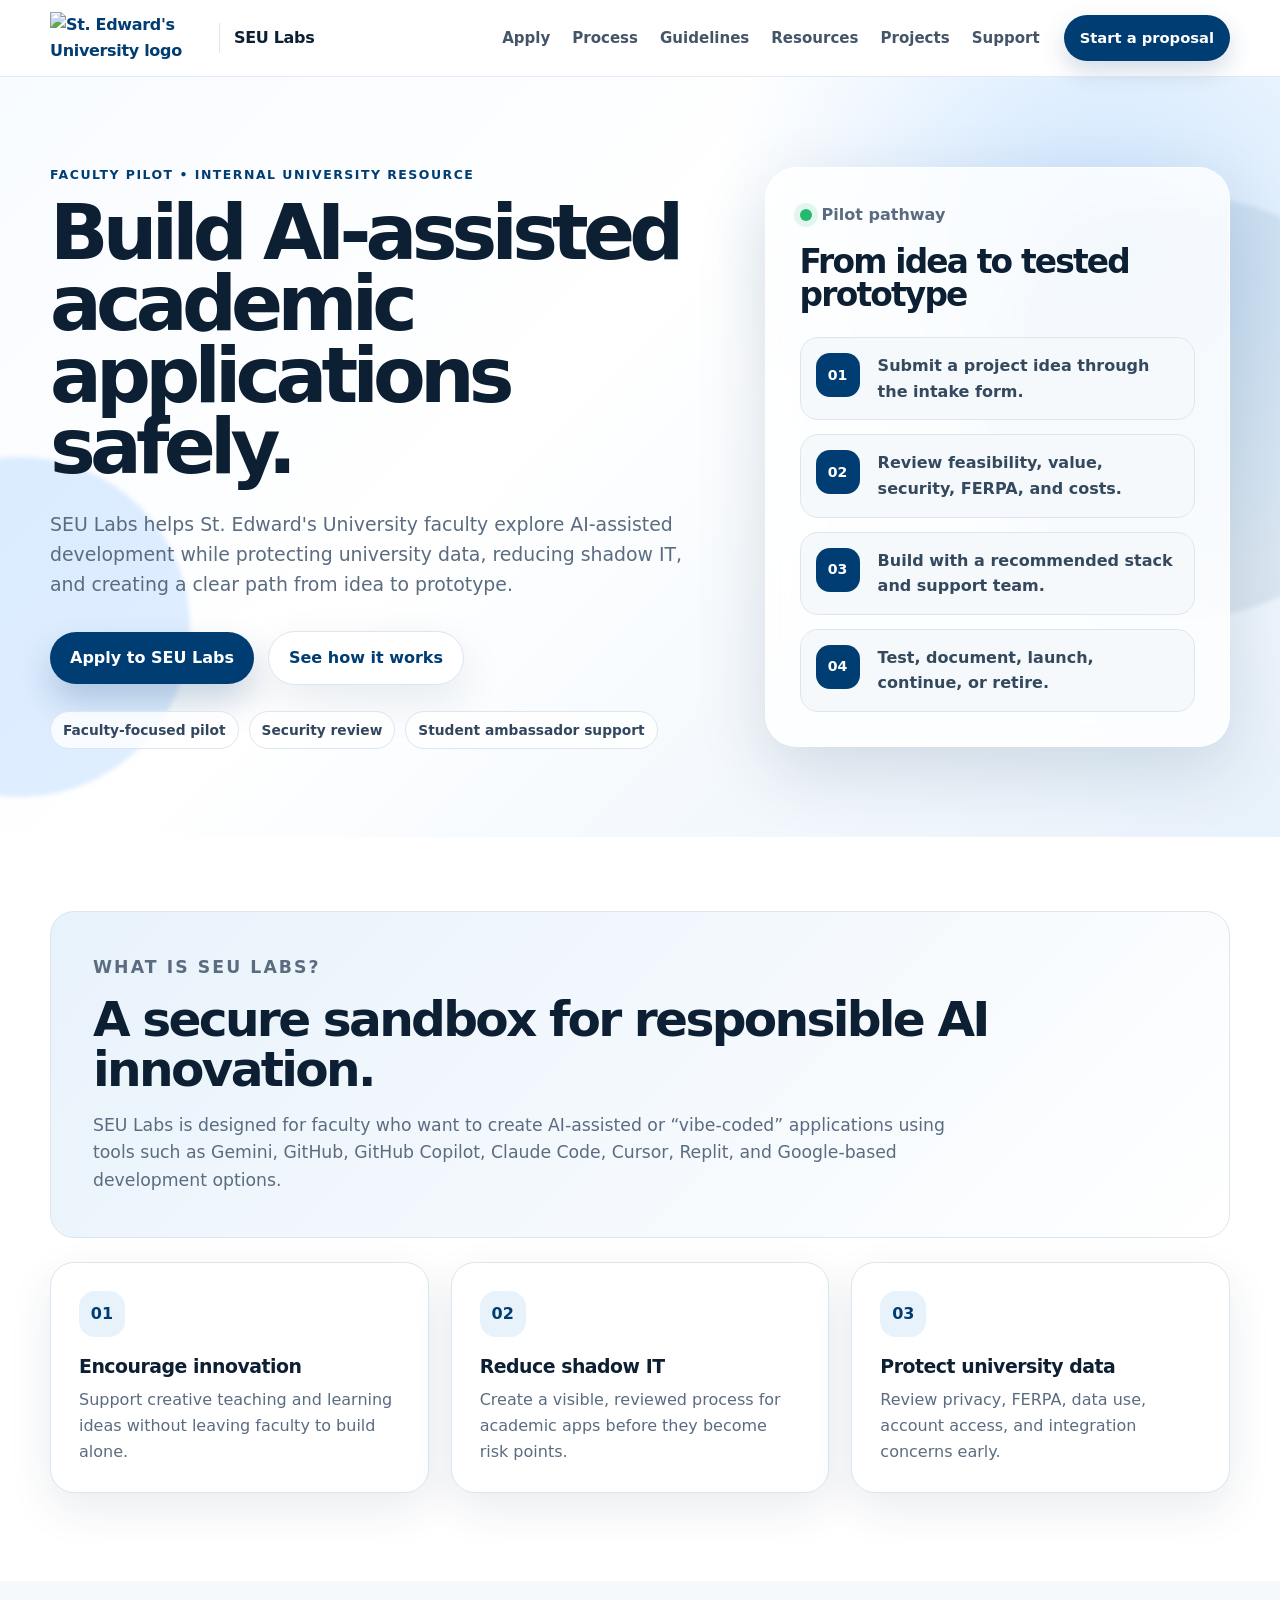
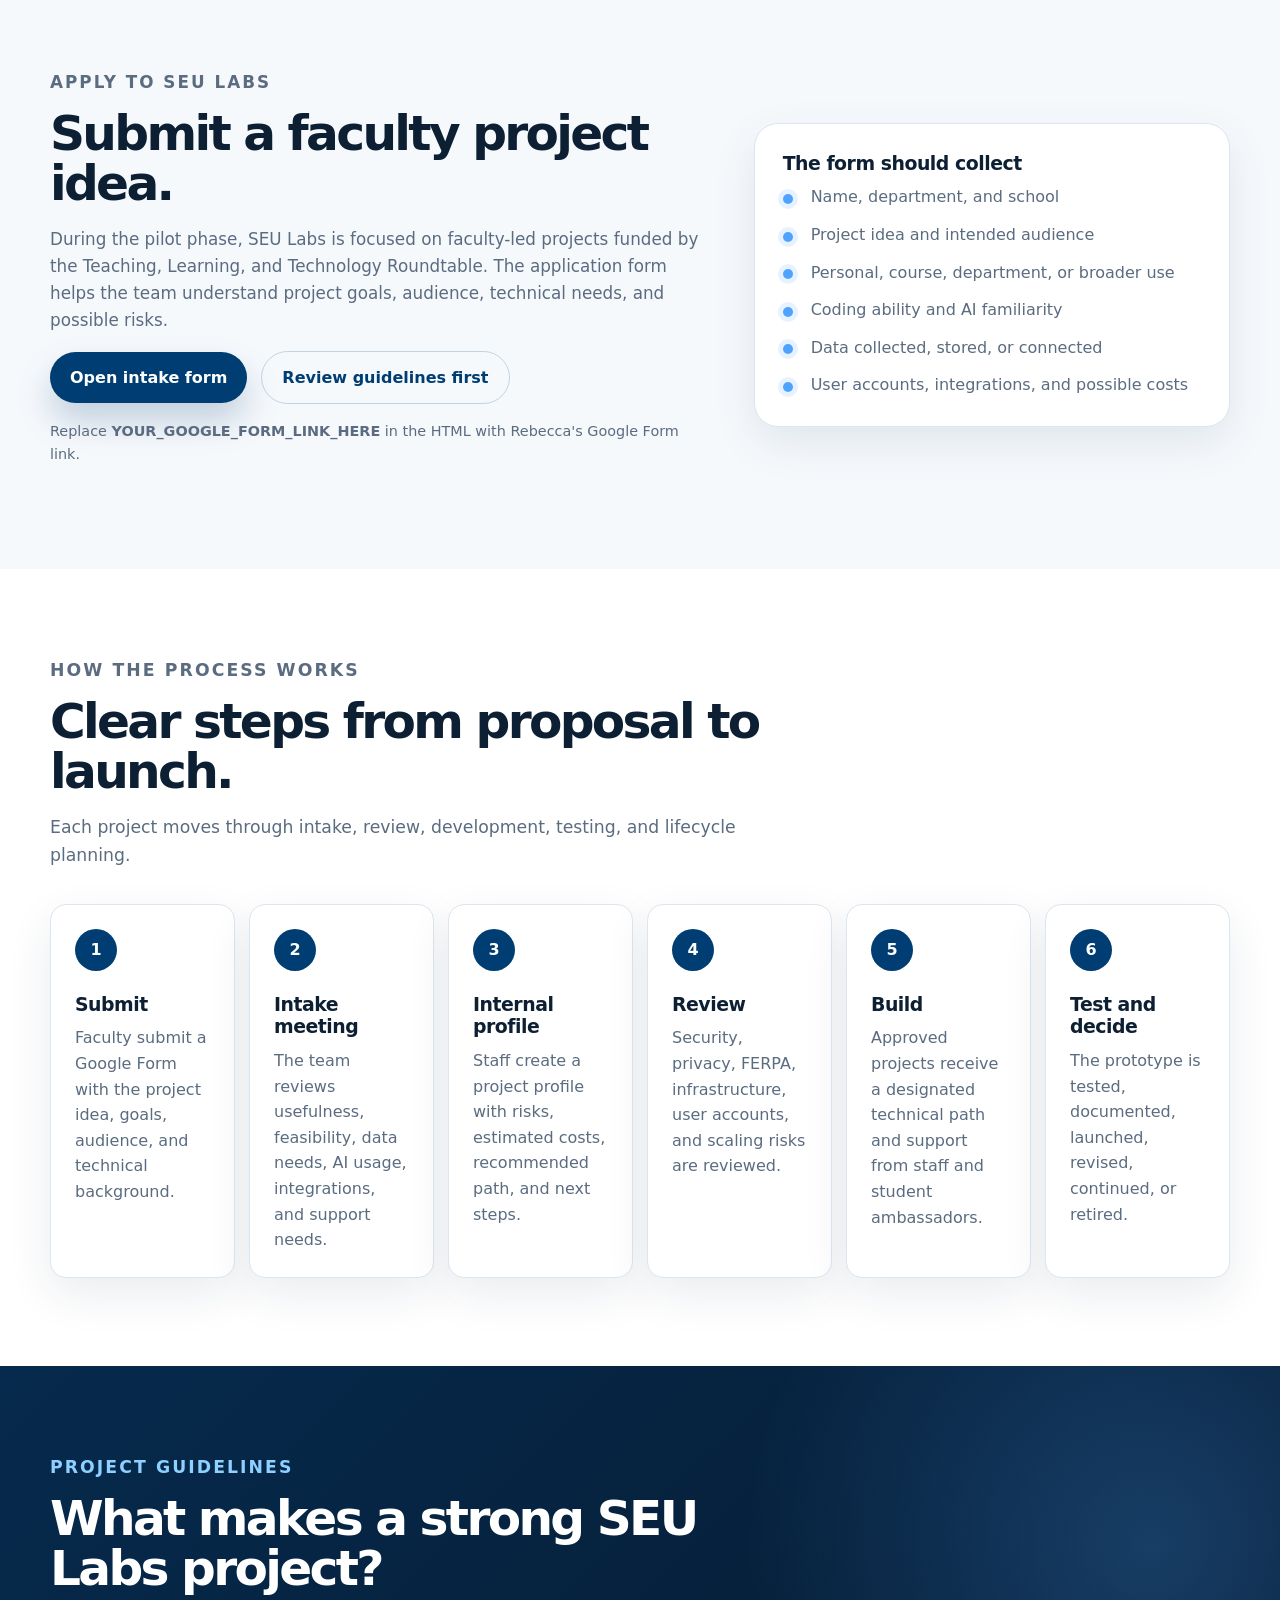
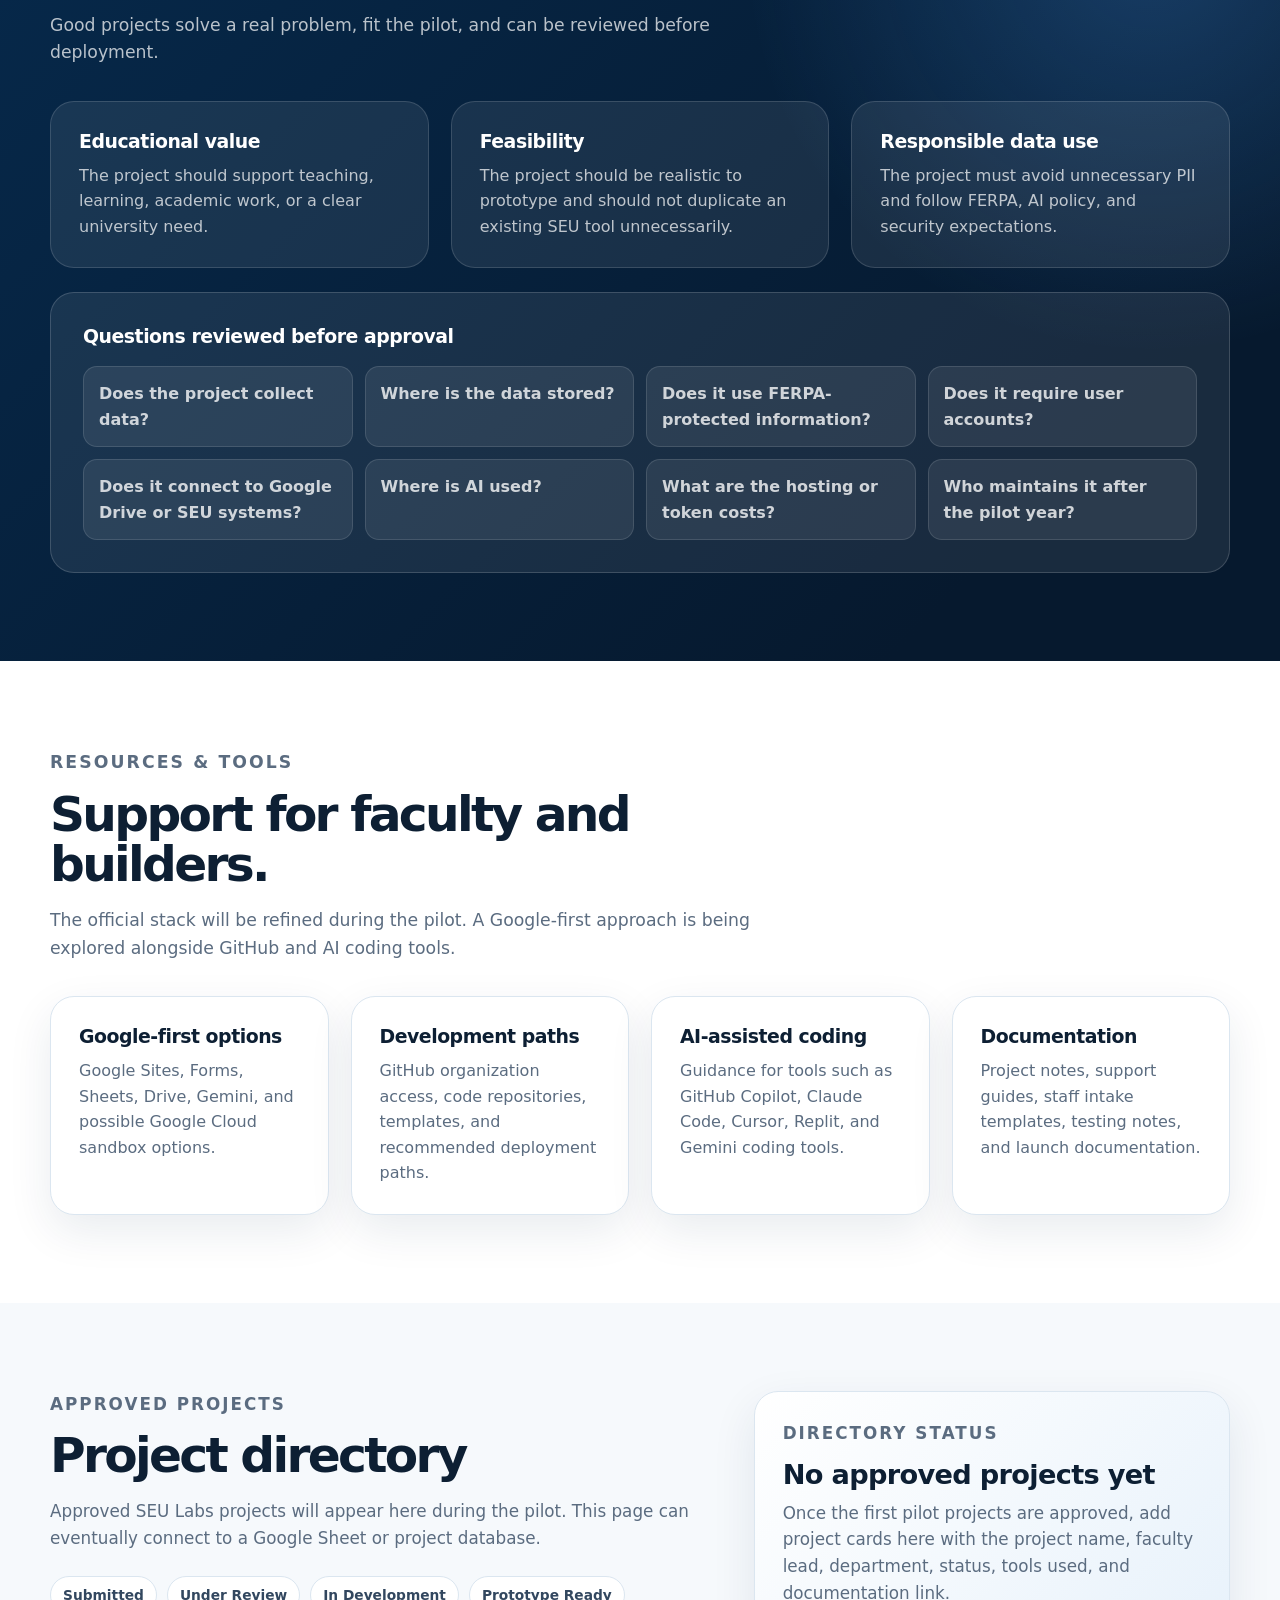
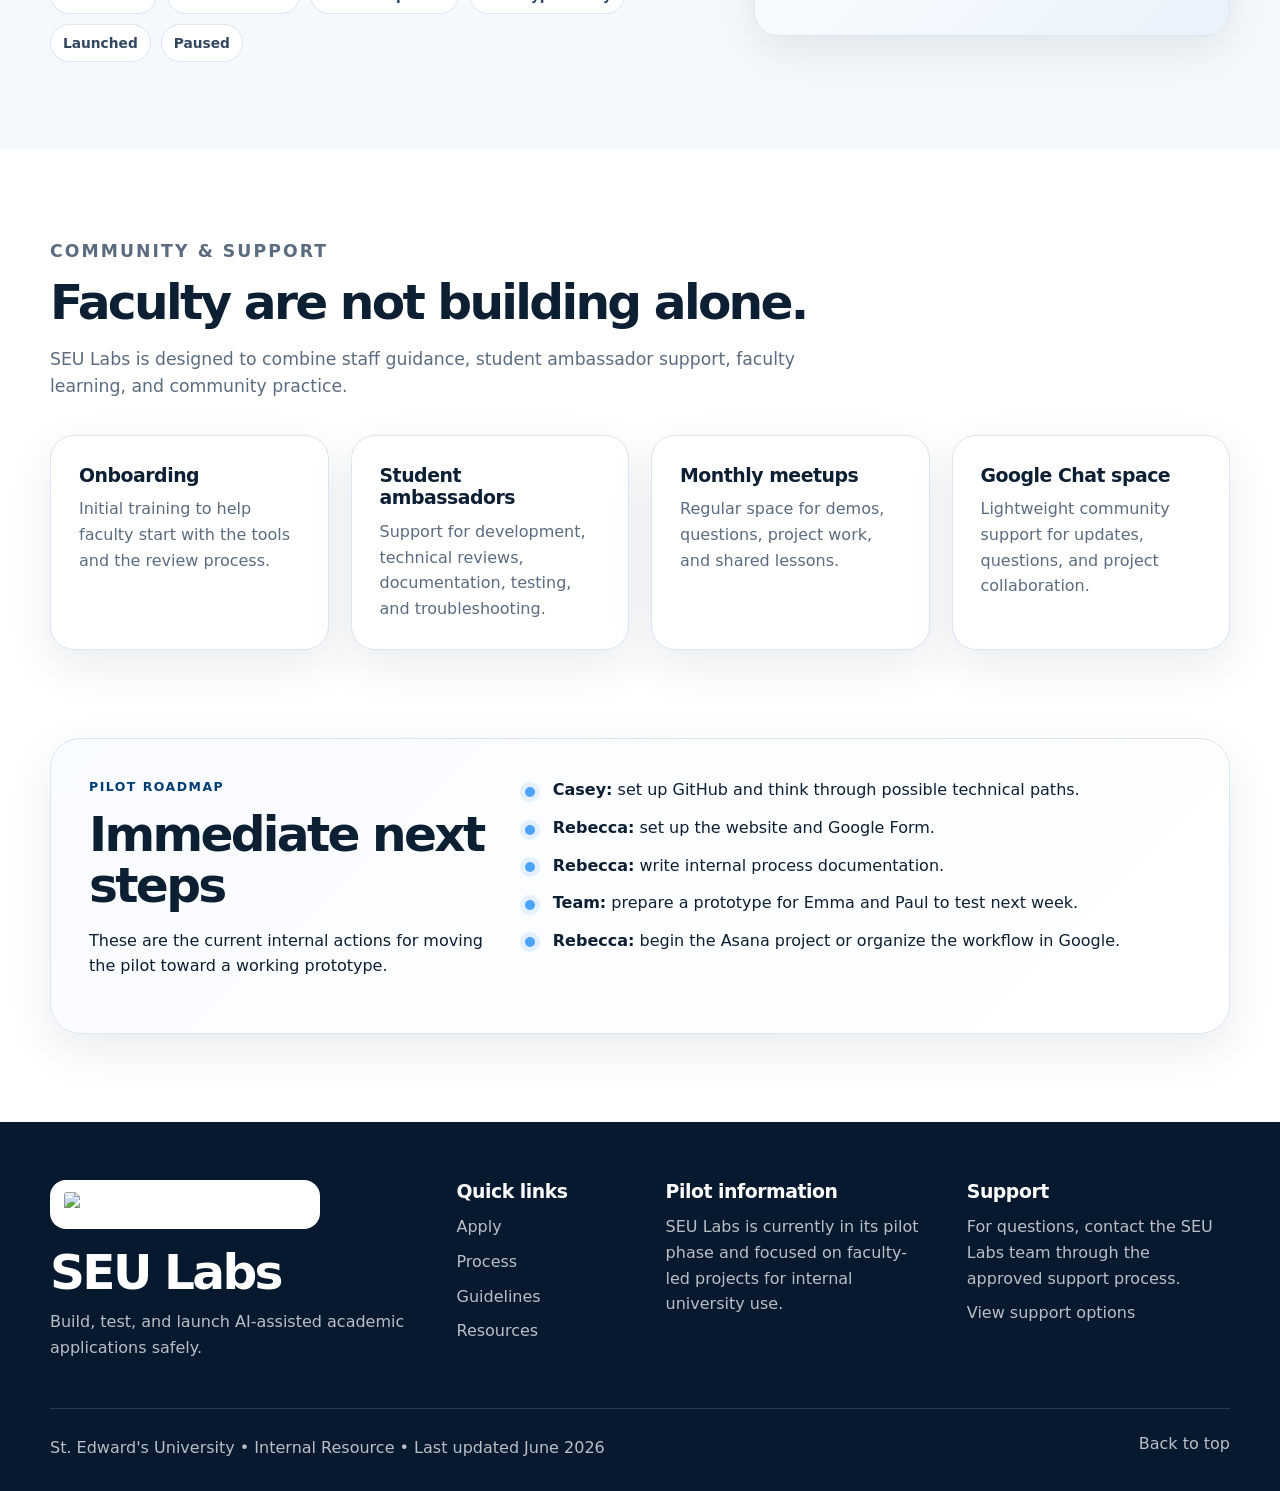
==== index.html @ 4dfbb02c "Add files via upload" ====
<!DOCTYPE html>
<html lang="en">
<head>
  <meta charset="UTF-8" />
  <meta name="viewport" content="width=device-width, initial-scale=1.0" />
  <meta name="description" content="SEU Labs is a faculty pilot for building, testing, and launching AI-assisted academic applications safely at St. Edward's University." />
  <title>SEU Labs | St. Edward's University</title>
  <link rel="stylesheet" href="styles.css" />
</head>
<body>
  <a class="skip-link" href="#main">Skip to content</a>

  <header class="site-header" id="top">
    <div class="container nav-wrap">
      <a class="brand" href="#top" aria-label="SEU Labs home">
        <img src="assets/stedwards-logo.png" alt="St. Edward's University logo" />
        <span>SEU Labs</span>
      </a>

      <button class="nav-toggle" type="button" aria-label="Open navigation" aria-expanded="false">
        <span></span>
        <span></span>
        <span></span>
      </button>

      <nav class="main-nav" aria-label="Primary navigation">
        <a href="#apply">Apply</a>
        <a href="#process">Process</a>
        <a href="#guidelines">Guidelines</a>
        <a href="#resources">Resources</a>
        <a href="#projects">Projects</a>
        <a href="#support">Support</a>
      </nav>

      <a class="nav-cta" href="#apply">Start a proposal</a>
    </div>
  </header>

  <main id="main">
    <section class="hero section-pad">
      <div class="hero-bg"></div>
      <div class="container hero-grid">
        <div class="hero-copy">
          <p class="eyebrow">Faculty Pilot • Internal University Resource</p>
          <h1>Build AI-assisted academic applications safely.</h1>
          <p class="hero-text">
            SEU Labs helps St. Edward's University faculty explore AI-assisted development while protecting university data, reducing shadow IT, and creating a clear path from idea to prototype.
          </p>
          <div class="hero-actions">
            <a class="btn btn-primary" href="#apply">Apply to SEU Labs</a>
            <a class="btn btn-secondary" href="#process">See how it works</a>
          </div>
          <div class="hero-notes" aria-label="Pilot highlights">
            <span>Faculty-focused pilot</span>
            <span>Security review</span>
            <span>Student ambassador support</span>
          </div>
        </div>

        <div class="hero-panel" aria-label="SEU Labs overview card">
          <div class="panel-header">
            <span class="status-dot"></span>
            <p>Pilot pathway</p>
          </div>
          <h2>From idea to tested prototype</h2>
          <div class="path-list">
            <div>
              <strong>01</strong>
              <span>Submit a project idea through the intake form.</span>
            </div>
            <div>
              <strong>02</strong>
              <span>Review feasibility, value, security, FERPA, and costs.</span>
            </div>
            <div>
              <strong>03</strong>
              <span>Build with a recommended stack and support team.</span>
            </div>
            <div>
              <strong>04</strong>
              <span>Test, document, launch, continue, or retire.</span>
            </div>
          </div>
        </div>
      </div>
    </section>

    <section class="section-pad compact">
      <div class="container">
        <div class="intro-card">
          <p class="eyebrow">What is SEU Labs?</p>
          <h2>A secure sandbox for responsible AI innovation.</h2>
          <p>
            SEU Labs is designed for faculty who want to create AI-assisted or “vibe-coded” applications using tools such as Gemini, GitHub, GitHub Copilot, Claude Code, Cursor, Replit, and Google-based development options.
          </p>
        </div>

        <div class="feature-grid three">
          <article class="feature-card">
            <div class="icon-box">01</div>
            <h3>Encourage innovation</h3>
            <p>Support creative teaching and learning ideas without leaving faculty to build alone.</p>
          </article>
          <article class="feature-card">
            <div class="icon-box">02</div>
            <h3>Reduce shadow IT</h3>
            <p>Create a visible, reviewed process for academic apps before they become risk points.</p>
          </article>
          <article class="feature-card">
            <div class="icon-box">03</div>
            <h3>Protect university data</h3>
            <p>Review privacy, FERPA, data use, account access, and integration concerns early.</p>
          </article>
        </div>
      </div>
    </section>

    <section class="section-pad section-muted" id="apply">
      <div class="container split-grid">
        <div>
          <p class="eyebrow">Apply to SEU Labs</p>
          <h2>Submit a faculty project idea.</h2>
          <p>
            During the pilot phase, SEU Labs is focused on faculty-led projects funded by the Teaching, Learning, and Technology Roundtable. The application form helps the team understand project goals, audience, technical needs, and possible risks.
          </p>
          <div class="button-row">
            <a class="btn btn-primary" href="YOUR_GOOGLE_FORM_LINK_HERE" target="_blank" rel="noopener">Open intake form</a>
            <a class="btn btn-ghost" href="#guidelines">Review guidelines first</a>
          </div>
          <p class="small-note">Replace <strong>YOUR_GOOGLE_FORM_LINK_HERE</strong> in the HTML with Rebecca's Google Form link.</p>
        </div>

        <div class="check-card">
          <h3>The form should collect</h3>
          <ul class="clean-list">
            <li>Name, department, and school</li>
            <li>Project idea and intended audience</li>
            <li>Personal, course, department, or broader use</li>
            <li>Coding ability and AI familiarity</li>
            <li>Data collected, stored, or connected</li>
            <li>User accounts, integrations, and possible costs</li>
          </ul>
        </div>
      </div>
    </section>

    <section class="section-pad" id="process">
      <div class="container">
        <div class="section-heading">
          <p class="eyebrow">How the process works</p>
          <h2>Clear steps from proposal to launch.</h2>
          <p>Each project moves through intake, review, development, testing, and lifecycle planning.</p>
        </div>

        <div class="timeline">
          <article>
            <span>1</span>
            <h3>Submit</h3>
            <p>Faculty submit a Google Form with the project idea, goals, audience, and technical background.</p>
          </article>
          <article>
            <span>2</span>
            <h3>Intake meeting</h3>
            <p>The team reviews usefulness, feasibility, data needs, AI usage, integrations, and support needs.</p>
          </article>
          <article>
            <span>3</span>
            <h3>Internal profile</h3>
            <p>Staff create a project profile with risks, estimated costs, recommended path, and next steps.</p>
          </article>
          <article>
            <span>4</span>
            <h3>Review</h3>
            <p>Security, privacy, FERPA, infrastructure, user accounts, and scaling risks are reviewed.</p>
          </article>
          <article>
            <span>5</span>
            <h3>Build</h3>
            <p>Approved projects receive a designated technical path and support from staff and student ambassadors.</p>
          </article>
          <article>
            <span>6</span>
            <h3>Test and decide</h3>
            <p>The prototype is tested, documented, launched, revised, continued, or retired.</p>
          </article>
        </div>
      </div>
    </section>

    <section class="section-pad section-dark" id="guidelines">
      <div class="container">
        <div class="section-heading light">
          <p class="eyebrow">Project guidelines</p>
          <h2>What makes a strong SEU Labs project?</h2>
          <p>Good projects solve a real problem, fit the pilot, and can be reviewed before deployment.</p>
        </div>

        <div class="feature-grid three dark-cards">
          <article class="feature-card">
            <h3>Educational value</h3>
            <p>The project should support teaching, learning, academic work, or a clear university need.</p>
          </article>
          <article class="feature-card">
            <h3>Feasibility</h3>
            <p>The project should be realistic to prototype and should not duplicate an existing SEU tool unnecessarily.</p>
          </article>
          <article class="feature-card">
            <h3>Responsible data use</h3>
            <p>The project must avoid unnecessary PII and follow FERPA, AI policy, and security expectations.</p>
          </article>
        </div>

        <div class="review-box">
          <h3>Questions reviewed before approval</h3>
          <div class="question-grid">
            <p>Does the project collect data?</p>
            <p>Where is the data stored?</p>
            <p>Does it use FERPA-protected information?</p>
            <p>Does it require user accounts?</p>
            <p>Does it connect to Google Drive or SEU systems?</p>
            <p>Where is AI used?</p>
            <p>What are the hosting or token costs?</p>
            <p>Who maintains it after the pilot year?</p>
          </div>
        </div>
      </div>
    </section>

    <section class="section-pad" id="resources">
      <div class="container">
        <div class="section-heading">
          <p class="eyebrow">Resources & tools</p>
          <h2>Support for faculty and builders.</h2>
          <p>The official stack will be refined during the pilot. A Google-first approach is being explored alongside GitHub and AI coding tools.</p>
        </div>

        <div class="resource-grid">
          <article>
            <h3>Google-first options</h3>
            <p>Google Sites, Forms, Sheets, Drive, Gemini, and possible Google Cloud sandbox options.</p>
          </article>
          <article>
            <h3>Development paths</h3>
            <p>GitHub organization access, code repositories, templates, and recommended deployment paths.</p>
          </article>
          <article>
            <h3>AI-assisted coding</h3>
            <p>Guidance for tools such as GitHub Copilot, Claude Code, Cursor, Replit, and Gemini coding tools.</p>
          </article>
          <article>
            <h3>Documentation</h3>
            <p>Project notes, support guides, staff intake templates, testing notes, and launch documentation.</p>
          </article>
        </div>
      </div>
    </section>

    <section class="section-pad section-muted" id="projects">
      <div class="container split-grid align-start">
        <div>
          <p class="eyebrow">Approved projects</p>
          <h2>Project directory</h2>
          <p>
            Approved SEU Labs projects will appear here during the pilot. This page can eventually connect to a Google Sheet or project database.
          </p>
          <div class="status-row">
            <span>Submitted</span>
            <span>Under Review</span>
            <span>In Development</span>
            <span>Prototype Ready</span>
            <span>Launched</span>
            <span>Paused</span>
          </div>
        </div>

        <div class="empty-state">
          <p class="eyebrow">Directory status</p>
          <h3>No approved projects yet</h3>
          <p>Once the first pilot projects are approved, add project cards here with the project name, faculty lead, department, status, tools used, and documentation link.</p>
        </div>
      </div>
    </section>

    <section class="section-pad" id="support">
      <div class="container">
        <div class="section-heading">
          <p class="eyebrow">Community & support</p>
          <h2>Faculty are not building alone.</h2>
          <p>SEU Labs is designed to combine staff guidance, student ambassador support, faculty learning, and community practice.</p>
        </div>

        <div class="feature-grid four">
          <article class="mini-card">
            <h3>Onboarding</h3>
            <p>Initial training to help faculty start with the tools and the review process.</p>
          </article>
          <article class="mini-card">
            <h3>Student ambassadors</h3>
            <p>Support for development, technical reviews, documentation, testing, and troubleshooting.</p>
          </article>
          <article class="mini-card">
            <h3>Monthly meetups</h3>
            <p>Regular space for demos, questions, project work, and shared lessons.</p>
          </article>
          <article class="mini-card">
            <h3>Google Chat space</h3>
            <p>Lightweight community support for updates, questions, and project collaboration.</p>
          </article>
        </div>
      </div>
    </section>

    <section class="section-pad roadmap-section">
      <div class="container roadmap-card">
        <div>
          <p class="eyebrow">Pilot roadmap</p>
          <h2>Immediate next steps</h2>
          <p>These are the current internal actions for moving the pilot toward a working prototype.</p>
        </div>
        <ul class="clean-list roadmap-list">
          <li><strong>Casey:</strong> set up GitHub and think through possible technical paths.</li>
          <li><strong>Rebecca:</strong> set up the website and Google Form.</li>
          <li><strong>Rebecca:</strong> write internal process documentation.</li>
          <li><strong>Team:</strong> prepare a prototype for Emma and Paul to test next week.</li>
          <li><strong>Rebecca:</strong> begin the Asana project or organize the workflow in Google.</li>
        </ul>
      </div>
    </section>
  </main>

  <footer class="site-footer">
    <div class="container footer-grid">
      <div class="footer-brand">
        <img src="assets/stedwards-logo.png" alt="St. Edward's University logo" />
        <h2>SEU Labs</h2>
        <p>Build, test, and launch AI-assisted academic applications safely.</p>
      </div>
      <div>
        <h3>Quick links</h3>
        <a href="#apply">Apply</a>
        <a href="#process">Process</a>
        <a href="#guidelines">Guidelines</a>
        <a href="#resources">Resources</a>
      </div>
      <div>
        <h3>Pilot information</h3>
        <p>SEU Labs is currently in its pilot phase and focused on faculty-led projects for internal university use.</p>
      </div>
      <div>
        <h3>Support</h3>
        <p>For questions, contact the SEU Labs team through the approved support process.</p>
        <a href="#support">View support options</a>
      </div>
    </div>
    <div class="container footer-bottom">
      <p>St. Edward's University • Internal Resource • Last updated June 2026</p>
      <a href="#top">Back to top</a>
    </div>
  </footer>

  <script src="script.js"></script>
</body>
</html>
---- styles.css ----
:root {
  --seu-blue: #003d73;
  --seu-blue-dark: #062a4d;
  --seu-blue-soft: #e8f2fb;
  --accent: #4ea3ff;
  --accent-2: #8ed0ff;
  --ink: #0d1f33;
  --muted: #5b6c80;
  --light: #f6f9fc;
  --white: #ffffff;
  --line: #dbe6f0;
  --shadow: 0 24px 70px rgba(8, 42, 76, 0.14);
  --shadow-soft: 0 16px 45px rgba(8, 42, 76, 0.09);
  --radius: 24px;
  --radius-sm: 16px;
  --container: 1180px;
}

* {
  box-sizing: border-box;
}

html {
  scroll-behavior: smooth;
}

body {
  margin: 0;
  font-family: Inter, ui-sans-serif, system-ui, -apple-system, BlinkMacSystemFont, "Segoe UI", sans-serif;
  color: var(--ink);
  background: var(--white);
  line-height: 1.6;
}

img {
  max-width: 100%;
  display: block;
}

a {
  color: inherit;
  text-decoration: none;
}

p,
h1,
h2,
h3 {
  margin-top: 0;
}

.container {
  width: min(var(--container), calc(100% - 40px));
  margin: 0 auto;
}

.skip-link {
  position: absolute;
  top: -100px;
  left: 20px;
  z-index: 999;
  padding: 10px 14px;
  background: var(--seu-blue);
  color: var(--white);
  border-radius: 8px;
}

.skip-link:focus {
  top: 16px;
}

.site-header {
  position: sticky;
  top: 0;
  z-index: 100;
  background: rgba(255, 255, 255, 0.92);
  backdrop-filter: blur(18px);
  border-bottom: 1px solid rgba(219, 230, 240, 0.8);
}

.nav-wrap {
  min-height: 76px;
  display: flex;
  align-items: center;
  gap: 24px;
}

.brand {
  display: flex;
  align-items: center;
  gap: 14px;
  min-width: 235px;
  font-weight: 800;
  color: var(--seu-blue);
  letter-spacing: -0.02em;
}

.brand img {
  width: 155px;
  height: auto;
}

.brand span {
  display: inline-flex;
  align-items: center;
  min-height: 30px;
  padding-left: 14px;
  border-left: 1px solid var(--line);
  color: var(--ink);
}

.main-nav {
  display: flex;
  align-items: center;
  gap: 22px;
  margin-left: auto;
  font-size: 0.94rem;
  font-weight: 650;
  color: #263a50;
}

.main-nav a {
  opacity: 0.86;
  transition: 180ms ease;
}

.main-nav a:hover,
.main-nav a.active {
  color: var(--seu-blue);
  opacity: 1;
}

.nav-cta {
  display: inline-flex;
  align-items: center;
  justify-content: center;
  padding: 11px 16px;
  border-radius: 999px;
  background: var(--seu-blue);
  color: var(--white);
  font-size: 0.92rem;
  font-weight: 800;
  box-shadow: 0 10px 24px rgba(0, 61, 115, 0.18);
}

.nav-toggle {
  display: none;
  width: 44px;
  height: 44px;
  border: 1px solid var(--line);
  border-radius: 14px;
  background: var(--white);
  margin-left: auto;
}

.nav-toggle span {
  display: block;
  width: 20px;
  height: 2px;
  background: var(--ink);
  margin: 4px auto;
  border-radius: 999px;
}

.section-pad {
  padding: 88px 0;
}

.section-pad.compact {
  padding: 74px 0 88px;
}

.hero {
  position: relative;
  overflow: hidden;
  min-height: 760px;
  display: flex;
  align-items: center;
  background:
    radial-gradient(circle at 85% 20%, rgba(78, 163, 255, 0.25), transparent 30%),
    linear-gradient(135deg, #f8fbff 0%, #ffffff 43%, #e8f2fb 100%);
}

.hero-bg::before,
.hero-bg::after {
  content: "";
  position: absolute;
  border-radius: 999px;
  filter: blur(2px);
}

.hero-bg::before {
  width: 420px;
  height: 420px;
  right: -120px;
  top: 120px;
  background: rgba(0, 61, 115, 0.08);
}

.hero-bg::after {
  width: 340px;
  height: 340px;
  left: -150px;
  bottom: 40px;
  background: rgba(78, 163, 255, 0.18);
}

.hero-grid {
  position: relative;
  display: grid;
  grid-template-columns: minmax(0, 1.06fr) minmax(360px, 0.74fr);
  gap: 48px;
  align-items: center;
}

.eyebrow {
  margin-bottom: 12px;
  color: var(--seu-blue);
  font-size: 0.78rem;
  font-weight: 850;
  letter-spacing: 0.12em;
  text-transform: uppercase;
}

h1 {
  max-width: 780px;
  font-size: clamp(3.1rem, 6vw, 6.2rem);
  line-height: 0.93;
  letter-spacing: -0.075em;
  margin-bottom: 26px;
}

h2 {
  font-size: clamp(2rem, 3.8vw, 3.35rem);
  line-height: 1.03;
  letter-spacing: -0.055em;
  margin-bottom: 18px;
}

h3 {
  font-size: 1.18rem;
  line-height: 1.2;
  letter-spacing: -0.025em;
  margin-bottom: 10px;
}

.hero-text {
  max-width: 680px;
  font-size: 1.18rem;
  color: var(--muted);
  margin-bottom: 32px;
}

.hero-actions,
.button-row {
  display: flex;
  flex-wrap: wrap;
  gap: 14px;
  align-items: center;
}

.btn {
  display: inline-flex;
  align-items: center;
  justify-content: center;
  min-height: 48px;
  padding: 13px 20px;
  border-radius: 999px;
  font-weight: 850;
  transition: transform 180ms ease, box-shadow 180ms ease, background 180ms ease;
}

.btn:hover {
  transform: translateY(-2px);
}

.btn-primary {
  background: var(--seu-blue);
  color: var(--white);
  box-shadow: 0 18px 34px rgba(0, 61, 115, 0.22);
}

.btn-secondary {
  background: var(--white);
  color: var(--seu-blue);
  border: 1px solid var(--line);
  box-shadow: var(--shadow-soft);
}

.btn-ghost {
  background: transparent;
  color: var(--seu-blue);
  border: 1px solid rgba(0, 61, 115, 0.2);
}

.hero-notes {
  display: flex;
  flex-wrap: wrap;
  gap: 10px;
  margin-top: 26px;
}

.hero-notes span,
.status-row span {
  display: inline-flex;
  align-items: center;
  min-height: 34px;
  padding: 7px 12px;
  border-radius: 999px;
  background: rgba(255, 255, 255, 0.8);
  border: 1px solid var(--line);
  color: #32475f;
  font-size: 0.86rem;
  font-weight: 700;
}

.hero-panel {
  background: rgba(255, 255, 255, 0.82);
  border: 1px solid rgba(255, 255, 255, 0.9);
  box-shadow: var(--shadow);
  border-radius: 32px;
  padding: 34px;
  backdrop-filter: blur(18px);
}

.panel-header {
  display: flex;
  align-items: center;
  gap: 10px;
  margin-bottom: 18px;
  color: var(--muted);
  font-weight: 800;
}

.panel-header p {
  margin: 0;
}

.status-dot {
  width: 12px;
  height: 12px;
  border-radius: 50%;
  background: #25b871;
  box-shadow: 0 0 0 6px rgba(37, 184, 113, 0.12);
}

.hero-panel h2 {
  font-size: 2.05rem;
  margin-bottom: 24px;
}

.path-list {
  display: grid;
  gap: 14px;
}

.path-list div {
  display: grid;
  grid-template-columns: 48px 1fr;
  gap: 14px;
  padding: 15px;
  border-radius: 18px;
  background: var(--light);
  border: 1px solid var(--line);
}

.path-list strong {
  width: 44px;
  height: 44px;
  display: inline-grid;
  place-items: center;
  border-radius: 14px;
  background: var(--seu-blue);
  color: var(--white);
  font-size: 0.88rem;
}

.path-list span {
  align-self: center;
  color: #34495e;
  font-weight: 650;
}

.intro-card {
  padding: 42px;
  border-radius: var(--radius);
  background: linear-gradient(135deg, var(--seu-blue-soft), var(--white));
  border: 1px solid var(--line);
  margin-bottom: 24px;
}

.intro-card p:last-child,
.section-heading p:last-child,
.feature-card p:last-child,
.mini-card p:last-child,
.resource-grid p:last-child,
.empty-state p:last-child,
.check-card p:last-child {
  margin-bottom: 0;
}

.intro-card p {
  max-width: 870px;
  color: var(--muted);
  font-size: 1.08rem;
}

.feature-grid {
  display: grid;
  gap: 22px;
}

.feature-grid.three {
  grid-template-columns: repeat(3, 1fr);
}

.feature-grid.four {
  grid-template-columns: repeat(4, 1fr);
}

.feature-card,
.mini-card,
.resource-grid article,
.check-card,
.empty-state {
  border: 1px solid var(--line);
  border-radius: var(--radius);
  background: var(--white);
  padding: 28px;
  box-shadow: var(--shadow-soft);
}

.feature-card p,
.mini-card p,
.resource-grid p,
.check-card li,
.empty-state p {
  color: var(--muted);
}

.icon-box {
  width: 46px;
  height: 46px;
  display: grid;
  place-items: center;
  margin-bottom: 18px;
  border-radius: 16px;
  background: var(--seu-blue-soft);
  color: var(--seu-blue);
  font-weight: 900;
}

.section-muted {
  background: var(--light);
}

.split-grid {
  display: grid;
  grid-template-columns: minmax(0, 1fr) minmax(320px, 0.72fr);
  gap: 42px;
  align-items: center;
}

.align-start {
  align-items: start;
}

.split-grid p {
  color: var(--muted);
  font-size: 1.05rem;
}

.clean-list {
  margin: 0;
  padding: 0;
  list-style: none;
  display: grid;
  gap: 12px;
}

.clean-list li {
  position: relative;
  padding-left: 28px;
}

.clean-list li::before {
  content: "";
  position: absolute;
  left: 0;
  top: 0.6em;
  width: 10px;
  height: 10px;
  border-radius: 50%;
  background: var(--accent);
  box-shadow: 0 0 0 5px rgba(78, 163, 255, 0.14);
}

.small-note {
  margin-top: 16px;
  font-size: 0.9rem !important;
}

.section-heading {
  max-width: 760px;
  margin-bottom: 34px;
}

.section-heading p {
  color: var(--muted);
  font-size: 1.08rem;
}

.timeline {
  display: grid;
  grid-template-columns: repeat(6, 1fr);
  gap: 14px;
}

.timeline article {
  position: relative;
  min-height: 270px;
  padding: 24px;
  border: 1px solid var(--line);
  border-radius: var(--radius-sm);
  background: var(--white);
  box-shadow: var(--shadow-soft);
}

.timeline span {
  width: 42px;
  height: 42px;
  display: grid;
  place-items: center;
  margin-bottom: 22px;
  border-radius: 50%;
  background: var(--seu-blue);
  color: var(--white);
  font-weight: 900;
}

.timeline p {
  color: var(--muted);
  margin-bottom: 0;
}

.section-dark {
  color: var(--white);
  background:
    radial-gradient(circle at 90% 20%, rgba(78, 163, 255, 0.24), transparent 30%),
    linear-gradient(135deg, var(--seu-blue-dark), #06192e 82%);
}

.section-heading.light .eyebrow {
  color: var(--accent-2);
}

.section-heading.light p {
  color: rgba(255, 255, 255, 0.72);
}

.dark-cards .feature-card {
  background: rgba(255, 255, 255, 0.08);
  border-color: rgba(255, 255, 255, 0.14);
  box-shadow: none;
}

.dark-cards .feature-card p {
  color: rgba(255, 255, 255, 0.72);
}

.review-box {
  margin-top: 24px;
  padding: 32px;
  border-radius: var(--radius);
  background: rgba(255, 255, 255, 0.08);
  border: 1px solid rgba(255, 255, 255, 0.16);
}

.question-grid {
  display: grid;
  grid-template-columns: repeat(4, 1fr);
  gap: 12px;
  margin-top: 18px;
}

.question-grid p {
  margin: 0;
  padding: 14px 15px;
  border-radius: 14px;
  color: rgba(255, 255, 255, 0.78);
  background: rgba(255, 255, 255, 0.08);
  border: 1px solid rgba(255, 255, 255, 0.12);
  font-weight: 650;
}

.resource-grid {
  display: grid;
  grid-template-columns: repeat(4, 1fr);
  gap: 22px;
}

.status-row {
  display: flex;
  flex-wrap: wrap;
  gap: 10px;
  margin-top: 24px;
}

.status-row span {
  background: var(--white);
}

.empty-state {
  background: linear-gradient(135deg, var(--white), var(--seu-blue-soft));
}

.empty-state h3 {
  font-size: 1.7rem;
  margin-bottom: 8px;
}

.roadmap-section {
  padding-top: 0;
}

.roadmap-card {
  display: grid;
  grid-template-columns: 0.75fr 1.25fr;
  gap: 36px;
  align-items: start;
  padding: 38px;
  border-radius: 30px;
  background: linear-gradient(135deg, #f8fbff, #ffffff);
  border: 1px solid var(--line);
  box-shadow: var(--shadow-soft);
}

.roadmap-list {
  grid-template-columns: 1fr;
}

.site-footer {
  color: var(--white);
  background: #06192e;
  padding: 58px 0 26px;
}

.footer-grid {
  display: grid;
  grid-template-columns: 1.4fr 0.65fr 1fr 1fr;
  gap: 38px;
  align-items: start;
}

.footer-brand img {
  width: 270px;
  padding: 12px 14px;
  background: var(--white);
  border-radius: 16px;
  margin-bottom: 18px;
}

.site-footer h2,
.site-footer h3 {
  color: var(--white);
  margin-bottom: 12px;
}

.site-footer p,
.site-footer a {
  display: block;
  color: rgba(255, 255, 255, 0.72);
  margin: 0 0 9px;
}

.site-footer a:hover {
  color: var(--white);
}

.footer-bottom {
  display: flex;
  align-items: center;
  justify-content: space-between;
  gap: 20px;
  margin-top: 38px;
  padding-top: 22px;
  border-top: 1px solid rgba(255, 255, 255, 0.14);
}

.footer-bottom p {
  margin: 0;
}

@media (max-width: 1080px) {
  .main-nav,
  .nav-cta {
    display: none;
  }

  .nav-toggle {
    display: block;
  }

  .main-nav.open {
    position: absolute;
    left: 20px;
    right: 20px;
    top: 82px;
    display: grid;
    gap: 0;
    padding: 12px;
    border: 1px solid var(--line);
    border-radius: 18px;
    background: var(--white);
    box-shadow: var(--shadow);
  }

  .main-nav.open a {
    padding: 13px 14px;
    border-radius: 12px;
  }

  .main-nav.open a:hover {
    background: var(--light);
  }

  .hero-grid,
  .split-grid,
  .roadmap-card {
    grid-template-columns: 1fr;
  }

  .feature-grid.three,
  .feature-grid.four,
  .resource-grid,
  .question-grid {
    grid-template-columns: repeat(2, 1fr);
  }

  .timeline {
    grid-template-columns: repeat(3, 1fr);
  }
}

@media (max-width: 720px) {
  .container {
    width: min(100% - 28px, var(--container));
  }

  .brand {
    min-width: auto;
  }

  .brand img {
    width: 132px;
  }

  .brand span {
    display: none;
  }

  .section-pad,
  .section-pad.compact {
    padding: 62px 0;
  }

  .hero {
    min-height: auto;
    padding-top: 32px;
  }

  h1 {
    font-size: clamp(3rem, 14vw, 4.1rem);
  }

  .hero-panel,
  .intro-card,
  .feature-card,
  .mini-card,
  .resource-grid article,
  .check-card,
  .empty-state,
  .roadmap-card,
  .review-box {
    border-radius: 20px;
    padding: 24px;
  }

  .feature-grid.three,
  .feature-grid.four,
  .resource-grid,
  .question-grid,
  .timeline,
  .footer-grid {
    grid-template-columns: 1fr;
  }

  .timeline article {
    min-height: auto;
  }

  .footer-bottom {
    align-items: flex-start;
    flex-direction: column;
  }
}
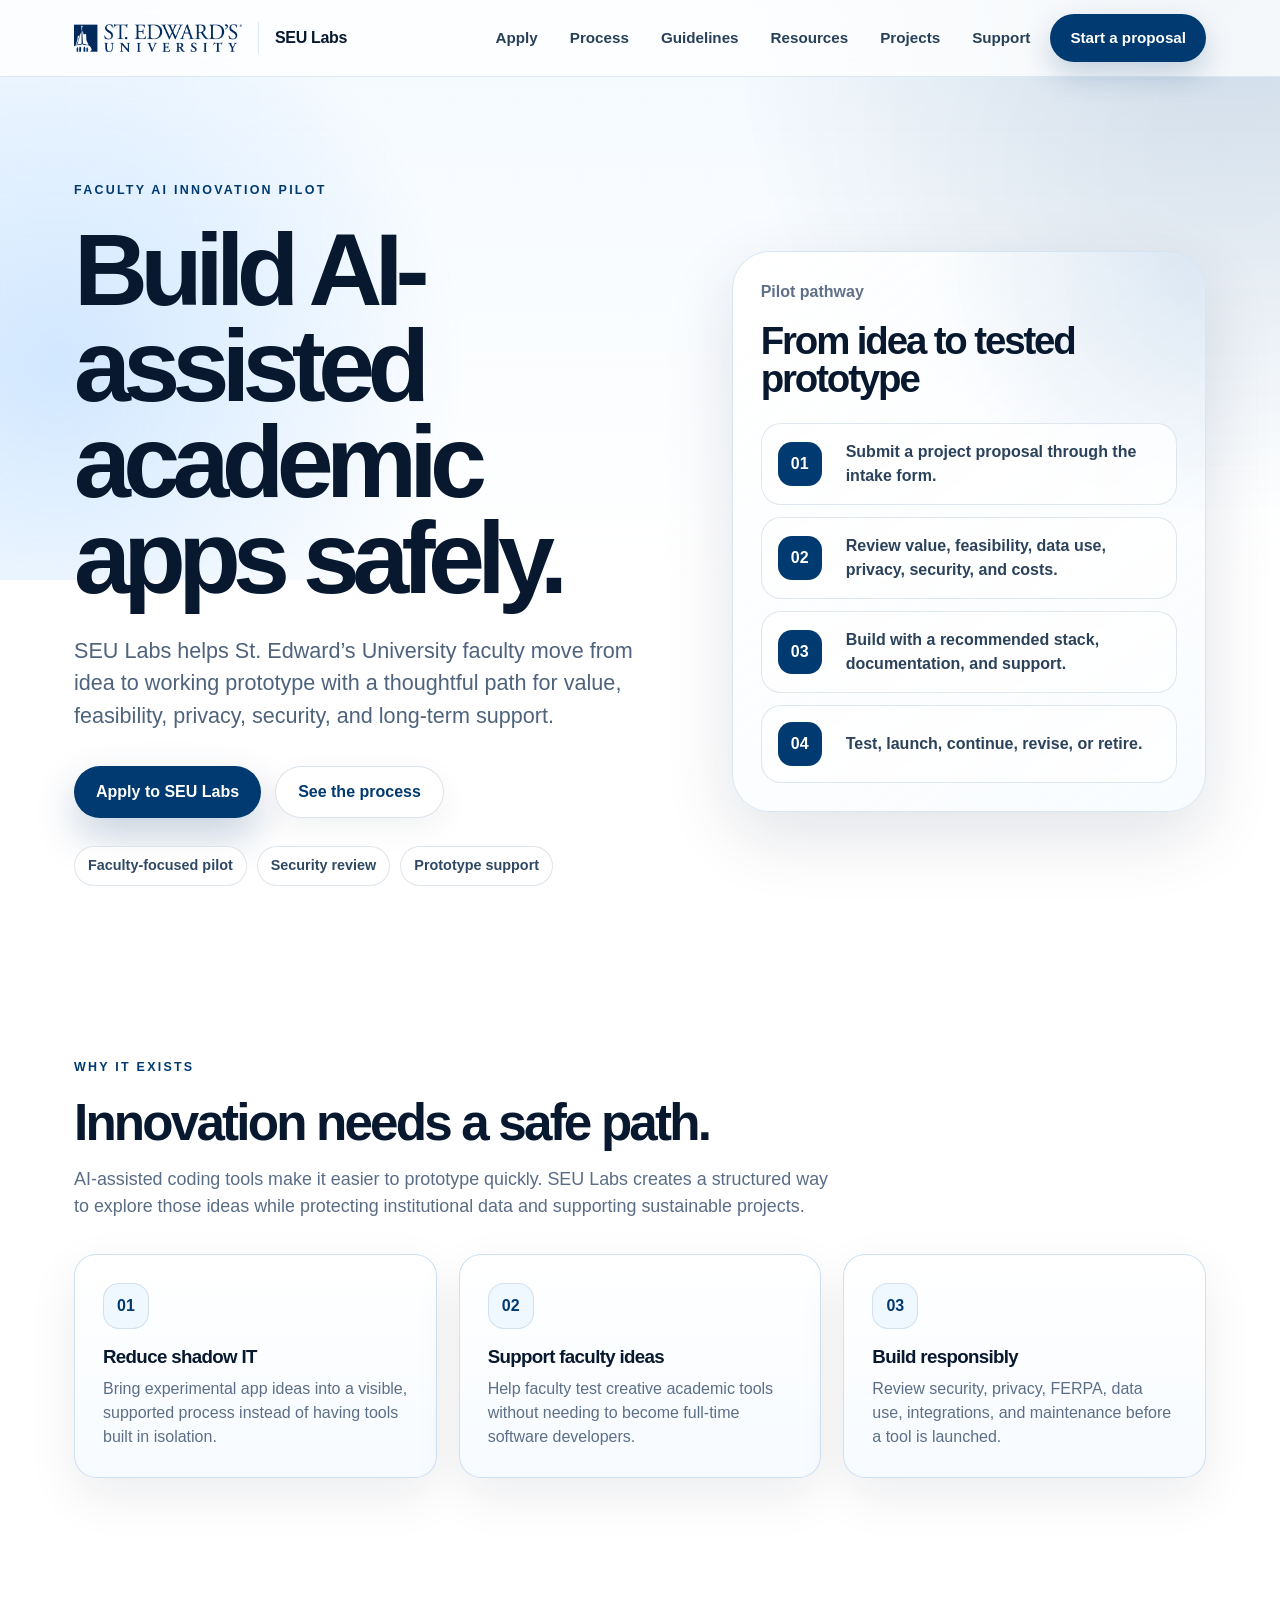
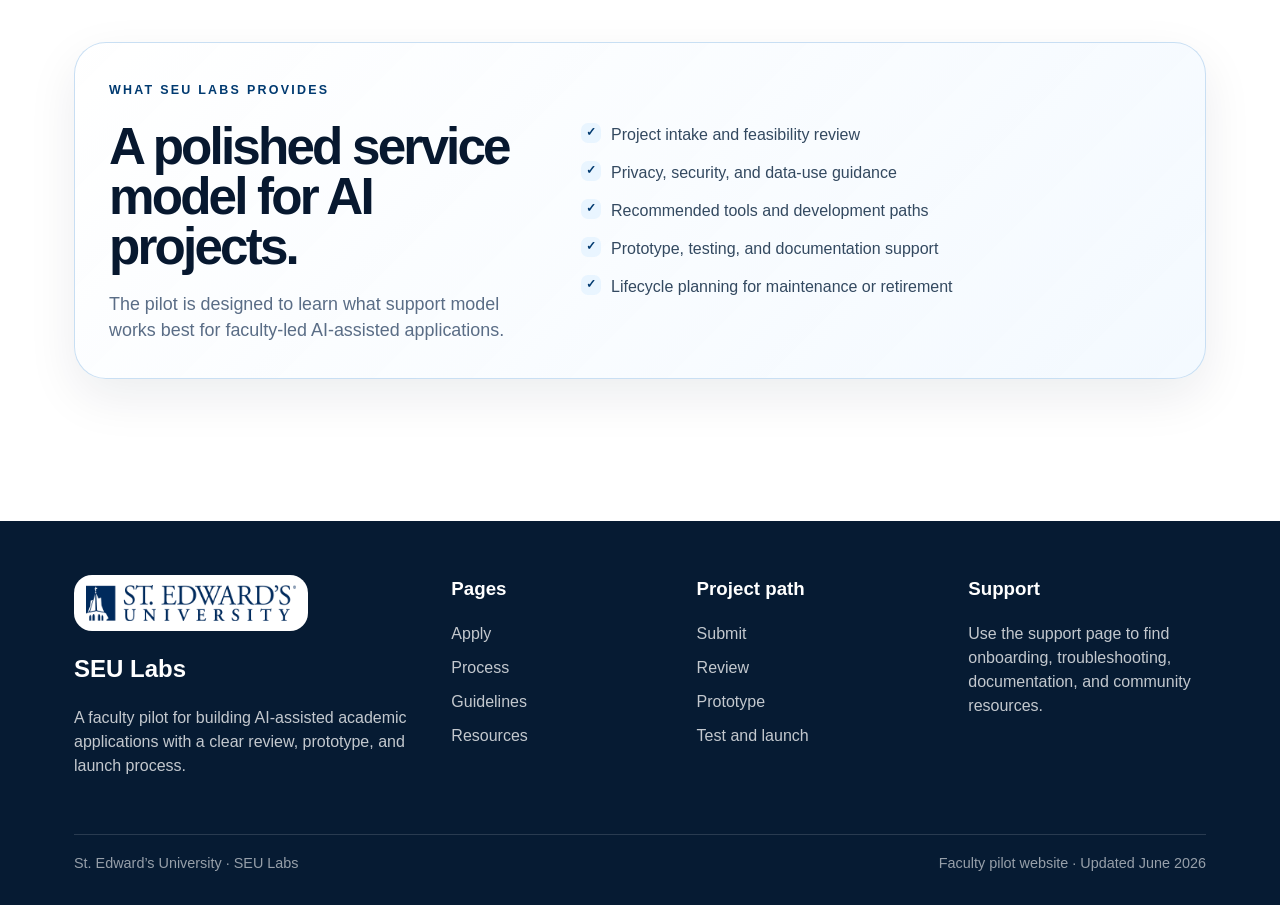
==== commit 703620a0: "Redesign SEU Labs site with dedicated pages and demo form" ====
--- a/index.html
+++ b/index.html
@@ -1,363 +1,129 @@
-<!DOCTYPE html>
+<!doctype html>
 <html lang="en">
 <head>
-  <meta charset="UTF-8" />
-  <meta name="viewport" content="width=device-width, initial-scale=1.0" />
-  <meta name="description" content="SEU Labs is a faculty pilot for building, testing, and launching AI-assisted academic applications safely at St. Edward's University." />
-  <title>SEU Labs | St. Edward's University</title>
-  <link rel="stylesheet" href="styles.css" />
+  <meta charset="utf-8">
+  <meta name="viewport" content="width=device-width, initial-scale=1">
+  <title>SEU Labs</title>
+  <meta name="description" content="SEU Labs pilot website for responsible AI-assisted academic application projects.">
+  <link rel="stylesheet" href="styles.css">
 </head>
 <body>
   <a class="skip-link" href="#main">Skip to content</a>
-
-  <header class="site-header" id="top">
-    <div class="container nav-wrap">
-      <a class="brand" href="#top" aria-label="SEU Labs home">
-        <img src="assets/stedwards-logo.png" alt="St. Edward's University logo" />
-        <span>SEU Labs</span>
+  <header class="site-header">
+    <div class="nav-wrap">
+      <a class="brand" href="index.html" aria-label="SEU Labs home">
+        <img class="brand-logo" src="assets/stedwards-logo.png" alt="St. Edward's University logo">
+        <span class="brand-divider" aria-hidden="true"></span>
+        <span class="brand-name">SEU Labs</span>
       </a>
-
-      <button class="nav-toggle" type="button" aria-label="Open navigation" aria-expanded="false">
-        <span></span>
-        <span></span>
-        <span></span>
+      <button class="menu-toggle" type="button" aria-label="Open menu" aria-expanded="false">
+        <span></span><span></span><span></span>
       </button>
-
-      <nav class="main-nav" aria-label="Primary navigation">
-        <a href="#apply">Apply</a>
-        <a href="#process">Process</a>
-        <a href="#guidelines">Guidelines</a>
-        <a href="#resources">Resources</a>
-        <a href="#projects">Projects</a>
-        <a href="#support">Support</a>
+      <nav class="nav-links" aria-label="Primary navigation">
+        <a class="nav-link" href="apply.html">Apply</a><a class="nav-link" href="process.html">Process</a><a class="nav-link" href="guidelines.html">Guidelines</a><a class="nav-link" href="resources.html">Resources</a><a class="nav-link" href="projects.html">Projects</a><a class="nav-link" href="support.html">Support</a>
+        <a class="nav-cta" href="apply.html">Start a proposal</a>
       </nav>
-
-      <a class="nav-cta" href="#apply">Start a proposal</a>
     </div>
   </header>
+  <main id="main">
 
-  <main id="main">
-    <section class="hero section-pad">
-      <div class="hero-bg"></div>
-      <div class="container hero-grid">
-        <div class="hero-copy">
-          <p class="eyebrow">Faculty Pilot • Internal University Resource</p>
-          <h1>Build AI-assisted academic applications safely.</h1>
-          <p class="hero-text">
-            SEU Labs helps St. Edward's University faculty explore AI-assisted development while protecting university data, reducing shadow IT, and creating a clear path from idea to prototype.
-          </p>
-          <div class="hero-actions">
-            <a class="btn btn-primary" href="#apply">Apply to SEU Labs</a>
-            <a class="btn btn-secondary" href="#process">See how it works</a>
-          </div>
-          <div class="hero-notes" aria-label="Pilot highlights">
-            <span>Faculty-focused pilot</span>
-            <span>Security review</span>
-            <span>Student ambassador support</span>
+    <section class="hero">
+      <div>
+        <p class="eyebrow">Faculty AI Innovation Pilot</p>
+        <h1>Build AI-assisted academic apps safely.</h1>
+        <p class="hero-text">SEU Labs helps St. Edward’s University faculty move from idea to working prototype with a thoughtful path for value, feasibility, privacy, security, and long-term support.</p>
+        <div class="hero-actions">
+          <a class="btn btn-primary" href="apply.html">Apply to SEU Labs</a>
+          <a class="btn btn-secondary" href="process.html">See the process</a>
+        </div>
+        <div class="pill-row" aria-label="Program highlights">
+          <span class="pill">Faculty-focused pilot</span>
+          <span class="pill">Security review</span>
+          <span class="pill">Prototype support</span>
+        </div>
+      </div>
+      <aside class="hero-panel" aria-label="SEU Labs pathway overview">
+        <div class="panel-content">
+          <p class="panel-kicker">Pilot pathway</p>
+          <h2 class="panel-title">From idea to tested prototype</h2>
+          <div class="path-list">
+            <div class="path-item"><div class="path-number">01</div><div class="path-text">Submit a project proposal through the intake form.</div></div>
+            <div class="path-item"><div class="path-number">02</div><div class="path-text">Review value, feasibility, data use, privacy, security, and costs.</div></div>
+            <div class="path-item"><div class="path-number">03</div><div class="path-text">Build with a recommended stack, documentation, and support.</div></div>
+            <div class="path-item"><div class="path-number">04</div><div class="path-text">Test, launch, continue, revise, or retire.</div></div>
           </div>
         </div>
+      </aside>
+    </section>
 
-        <div class="hero-panel" aria-label="SEU Labs overview card">
-          <div class="panel-header">
-            <span class="status-dot"></span>
-            <p>Pilot pathway</p>
-          </div>
-          <h2>From idea to tested prototype</h2>
-          <div class="path-list">
-            <div>
-              <strong>01</strong>
-              <span>Submit a project idea through the intake form.</span>
-            </div>
-            <div>
-              <strong>02</strong>
-              <span>Review feasibility, value, security, FERPA, and costs.</span>
-            </div>
-            <div>
-              <strong>03</strong>
-              <span>Build with a recommended stack and support team.</span>
-            </div>
-            <div>
-              <strong>04</strong>
-              <span>Test, document, launch, continue, or retire.</span>
-            </div>
-          </div>
-        </div>
+    <section class="section">
+      <div class="section-header">
+        <p class="eyebrow">Why it exists</p>
+        <h2 class="section-title">Innovation needs a safe path.</h2>
+        <p class="section-text">AI-assisted coding tools make it easier to prototype quickly. SEU Labs creates a structured way to explore those ideas while protecting institutional data and supporting sustainable projects.</p>
+      </div>
+      <div class="grid grid-3">
+        <article class="card soft"><div class="icon-box">01</div><h3>Reduce shadow IT</h3><p>Bring experimental app ideas into a visible, supported process instead of having tools built in isolation.</p></article>
+        <article class="card soft"><div class="icon-box">02</div><h3>Support faculty ideas</h3><p>Help faculty test creative academic tools without needing to become full-time software developers.</p></article>
+        <article class="card soft"><div class="icon-box">03</div><h3>Build responsibly</h3><p>Review security, privacy, FERPA, data use, integrations, and maintenance before a tool is launched.</p></article>
       </div>
     </section>
 
-    <section class="section-pad compact">
-      <div class="container">
-        <div class="intro-card">
-          <p class="eyebrow">What is SEU Labs?</p>
-          <h2>A secure sandbox for responsible AI innovation.</h2>
-          <p>
-            SEU Labs is designed for faculty who want to create AI-assisted or “vibe-coded” applications using tools such as Gemini, GitHub, GitHub Copilot, Claude Code, Cursor, Replit, and Google-based development options.
-          </p>
+    <section class="section">
+      <div class="feature-strip">
+        <div>
+          <p class="eyebrow">What SEU Labs provides</p>
+          <h2 class="section-title">A polished service model for AI projects.</h2>
+          <p class="section-text">The pilot is designed to learn what support model works best for faculty-led AI-assisted applications.</p>
         </div>
-
-        <div class="feature-grid three">
-          <article class="feature-card">
-            <div class="icon-box">01</div>
-            <h3>Encourage innovation</h3>
-            <p>Support creative teaching and learning ideas without leaving faculty to build alone.</p>
-          </article>
-          <article class="feature-card">
-            <div class="icon-box">02</div>
-            <h3>Reduce shadow IT</h3>
-            <p>Create a visible, reviewed process for academic apps before they become risk points.</p>
-          </article>
-          <article class="feature-card">
-            <div class="icon-box">03</div>
-            <h3>Protect university data</h3>
-            <p>Review privacy, FERPA, data use, account access, and integration concerns early.</p>
-          </article>
-        </div>
+        <ul class="check-list">
+          <li>Project intake and feasibility review</li>
+          <li>Privacy, security, and data-use guidance</li>
+          <li>Recommended tools and development paths</li>
+          <li>Prototype, testing, and documentation support</li>
+          <li>Lifecycle planning for maintenance or retirement</li>
+        </ul>
       </div>
     </section>
 
-    <section class="section-pad section-muted" id="apply">
-      <div class="container split-grid">
+  </main>
+  <footer class="footer">
+    <div class="footer-inner">
+      <div class="footer-grid">
         <div>
-          <p class="eyebrow">Apply to SEU Labs</p>
-          <h2>Submit a faculty project idea.</h2>
-          <p>
-            During the pilot phase, SEU Labs is focused on faculty-led projects funded by the Teaching, Learning, and Technology Roundtable. The application form helps the team understand project goals, audience, technical needs, and possible risks.
-          </p>
-          <div class="button-row">
-            <a class="btn btn-primary" href="YOUR_GOOGLE_FORM_LINK_HERE" target="_blank" rel="noopener">Open intake form</a>
-            <a class="btn btn-ghost" href="#guidelines">Review guidelines first</a>
-          </div>
-          <p class="small-note">Replace <strong>YOUR_GOOGLE_FORM_LINK_HERE</strong> in the HTML with Rebecca's Google Form link.</p>
+          <div class="footer-logo-card"><img src="assets/stedwards-logo.png" alt="St. Edward's University logo"></div>
+          <h2>SEU Labs</h2>
+          <p>A faculty pilot for building AI-assisted academic applications with a clear review, prototype, and launch process.</p>
         </div>
-
-        <div class="check-card">
-          <h3>The form should collect</h3>
-          <ul class="clean-list">
-            <li>Name, department, and school</li>
-            <li>Project idea and intended audience</li>
-            <li>Personal, course, department, or broader use</li>
-            <li>Coding ability and AI familiarity</li>
-            <li>Data collected, stored, or connected</li>
-            <li>User accounts, integrations, and possible costs</li>
+        <div>
+          <h3>Pages</h3>
+          <ul>
+            <li><a href="apply.html">Apply</a></li>
+            <li><a href="process.html">Process</a></li>
+            <li><a href="guidelines.html">Guidelines</a></li>
+            <li><a href="resources.html">Resources</a></li>
           </ul>
         </div>
-      </div>
-    </section>
-
-    <section class="section-pad" id="process">
-      <div class="container">
-        <div class="section-heading">
-          <p class="eyebrow">How the process works</p>
-          <h2>Clear steps from proposal to launch.</h2>
-          <p>Each project moves through intake, review, development, testing, and lifecycle planning.</p>
+        <div>
+          <h3>Project path</h3>
+          <ul>
+            <li>Submit</li>
+            <li>Review</li>
+            <li>Prototype</li>
+            <li>Test and launch</li>
+          </ul>
         </div>
-
-        <div class="timeline">
-          <article>
-            <span>1</span>
-            <h3>Submit</h3>
-            <p>Faculty submit a Google Form with the project idea, goals, audience, and technical background.</p>
-          </article>
-          <article>
-            <span>2</span>
-            <h3>Intake meeting</h3>
-            <p>The team reviews usefulness, feasibility, data needs, AI usage, integrations, and support needs.</p>
-          </article>
-          <article>
-            <span>3</span>
-            <h3>Internal profile</h3>
-            <p>Staff create a project profile with risks, estimated costs, recommended path, and next steps.</p>
-          </article>
-          <article>
-            <span>4</span>
-            <h3>Review</h3>
-            <p>Security, privacy, FERPA, infrastructure, user accounts, and scaling risks are reviewed.</p>
-          </article>
-          <article>
-            <span>5</span>
-            <h3>Build</h3>
-            <p>Approved projects receive a designated technical path and support from staff and student ambassadors.</p>
-          </article>
-          <article>
-            <span>6</span>
-            <h3>Test and decide</h3>
-            <p>The prototype is tested, documented, launched, revised, continued, or retired.</p>
-          </article>
+        <div>
+          <h3>Support</h3>
+          <p>Use the support page to find onboarding, troubleshooting, documentation, and community resources.</p>
         </div>
       </div>
-    </section>
-
-    <section class="section-pad section-dark" id="guidelines">
-      <div class="container">
-        <div class="section-heading light">
-          <p class="eyebrow">Project guidelines</p>
-          <h2>What makes a strong SEU Labs project?</h2>
-          <p>Good projects solve a real problem, fit the pilot, and can be reviewed before deployment.</p>
-        </div>
-
-        <div class="feature-grid three dark-cards">
-          <article class="feature-card">
-            <h3>Educational value</h3>
-            <p>The project should support teaching, learning, academic work, or a clear university need.</p>
-          </article>
-          <article class="feature-card">
-            <h3>Feasibility</h3>
-            <p>The project should be realistic to prototype and should not duplicate an existing SEU tool unnecessarily.</p>
-          </article>
-          <article class="feature-card">
-            <h3>Responsible data use</h3>
-            <p>The project must avoid unnecessary PII and follow FERPA, AI policy, and security expectations.</p>
-          </article>
-        </div>
-
-        <div class="review-box">
-          <h3>Questions reviewed before approval</h3>
-          <div class="question-grid">
-            <p>Does the project collect data?</p>
-            <p>Where is the data stored?</p>
-            <p>Does it use FERPA-protected information?</p>
-            <p>Does it require user accounts?</p>
-            <p>Does it connect to Google Drive or SEU systems?</p>
-            <p>Where is AI used?</p>
-            <p>What are the hosting or token costs?</p>
-            <p>Who maintains it after the pilot year?</p>
-          </div>
-        </div>
-      </div>
-    </section>
-
-    <section class="section-pad" id="resources">
-      <div class="container">
-        <div class="section-heading">
-          <p class="eyebrow">Resources & tools</p>
-          <h2>Support for faculty and builders.</h2>
-          <p>The official stack will be refined during the pilot. A Google-first approach is being explored alongside GitHub and AI coding tools.</p>
-        </div>
-
-        <div class="resource-grid">
-          <article>
-            <h3>Google-first options</h3>
-            <p>Google Sites, Forms, Sheets, Drive, Gemini, and possible Google Cloud sandbox options.</p>
-          </article>
-          <article>
-            <h3>Development paths</h3>
-            <p>GitHub organization access, code repositories, templates, and recommended deployment paths.</p>
-          </article>
-          <article>
-            <h3>AI-assisted coding</h3>
-            <p>Guidance for tools such as GitHub Copilot, Claude Code, Cursor, Replit, and Gemini coding tools.</p>
-          </article>
-          <article>
-            <h3>Documentation</h3>
-            <p>Project notes, support guides, staff intake templates, testing notes, and launch documentation.</p>
-          </article>
-        </div>
-      </div>
-    </section>
-
-    <section class="section-pad section-muted" id="projects">
-      <div class="container split-grid align-start">
-        <div>
-          <p class="eyebrow">Approved projects</p>
-          <h2>Project directory</h2>
-          <p>
-            Approved SEU Labs projects will appear here during the pilot. This page can eventually connect to a Google Sheet or project database.
-          </p>
-          <div class="status-row">
-            <span>Submitted</span>
-            <span>Under Review</span>
-            <span>In Development</span>
-            <span>Prototype Ready</span>
-            <span>Launched</span>
-            <span>Paused</span>
-          </div>
-        </div>
-
-        <div class="empty-state">
-          <p class="eyebrow">Directory status</p>
-          <h3>No approved projects yet</h3>
-          <p>Once the first pilot projects are approved, add project cards here with the project name, faculty lead, department, status, tools used, and documentation link.</p>
-        </div>
-      </div>
-    </section>
-
-    <section class="section-pad" id="support">
-      <div class="container">
-        <div class="section-heading">
-          <p class="eyebrow">Community & support</p>
-          <h2>Faculty are not building alone.</h2>
-          <p>SEU Labs is designed to combine staff guidance, student ambassador support, faculty learning, and community practice.</p>
-        </div>
-
-        <div class="feature-grid four">
-          <article class="mini-card">
-            <h3>Onboarding</h3>
-            <p>Initial training to help faculty start with the tools and the review process.</p>
-          </article>
-          <article class="mini-card">
-            <h3>Student ambassadors</h3>
-            <p>Support for development, technical reviews, documentation, testing, and troubleshooting.</p>
-          </article>
-          <article class="mini-card">
-            <h3>Monthly meetups</h3>
-            <p>Regular space for demos, questions, project work, and shared lessons.</p>
-          </article>
-          <article class="mini-card">
-            <h3>Google Chat space</h3>
-            <p>Lightweight community support for updates, questions, and project collaboration.</p>
-          </article>
-        </div>
-      </div>
-    </section>
-
-    <section class="section-pad roadmap-section">
-      <div class="container roadmap-card">
-        <div>
-          <p class="eyebrow">Pilot roadmap</p>
-          <h2>Immediate next steps</h2>
-          <p>These are the current internal actions for moving the pilot toward a working prototype.</p>
-        </div>
-        <ul class="clean-list roadmap-list">
-          <li><strong>Casey:</strong> set up GitHub and think through possible technical paths.</li>
-          <li><strong>Rebecca:</strong> set up the website and Google Form.</li>
-          <li><strong>Rebecca:</strong> write internal process documentation.</li>
-          <li><strong>Team:</strong> prepare a prototype for Emma and Paul to test next week.</li>
-          <li><strong>Rebecca:</strong> begin the Asana project or organize the workflow in Google.</li>
-        </ul>
-      </div>
-    </section>
-  </main>
-
-  <footer class="site-footer">
-    <div class="container footer-grid">
-      <div class="footer-brand">
-        <img src="assets/stedwards-logo.png" alt="St. Edward's University logo" />
-        <h2>SEU Labs</h2>
-        <p>Build, test, and launch AI-assisted academic applications safely.</p>
-      </div>
-      <div>
-        <h3>Quick links</h3>
-        <a href="#apply">Apply</a>
-        <a href="#process">Process</a>
-        <a href="#guidelines">Guidelines</a>
-        <a href="#resources">Resources</a>
-      </div>
-      <div>
-        <h3>Pilot information</h3>
-        <p>SEU Labs is currently in its pilot phase and focused on faculty-led projects for internal university use.</p>
-      </div>
-      <div>
-        <h3>Support</h3>
-        <p>For questions, contact the SEU Labs team through the approved support process.</p>
-        <a href="#support">View support options</a>
+      <div class="footer-bottom">
+        <span>St. Edward’s University · SEU Labs</span>
+        <span>Faculty pilot website · Updated June 2026</span>
       </div>
     </div>
-    <div class="container footer-bottom">
-      <p>St. Edward's University • Internal Resource • Last updated June 2026</p>
-      <a href="#top">Back to top</a>
-    </div>
   </footer>
-
   <script src="script.js"></script>
 </body>
 </html>
--- a/styles.css
+++ b/styles.css
@@ -1,19 +1,19 @@
 :root {
-  --seu-blue: #003d73;
-  --seu-blue-dark: #062a4d;
-  --seu-blue-soft: #e8f2fb;
-  --accent: #4ea3ff;
-  --accent-2: #8ed0ff;
-  --ink: #0d1f33;
-  --muted: #5b6c80;
-  --light: #f6f9fc;
+  --seu-blue: #003a70;
+  --seu-blue-2: #0057a8;
+  --ink: #07182f;
+  --muted: #60708a;
+  --line: #dce7f4;
+  --soft: #f5f9ff;
+  --soft-2: #eef6ff;
   --white: #ffffff;
-  --line: #dbe6f0;
-  --shadow: 0 24px 70px rgba(8, 42, 76, 0.14);
-  --shadow-soft: 0 16px 45px rgba(8, 42, 76, 0.09);
-  --radius: 24px;
-  --radius-sm: 16px;
-  --container: 1180px;
+  --card: rgba(255, 255, 255, 0.82);
+  --shadow: 0 24px 70px rgba(5, 28, 57, 0.12);
+  --shadow-soft: 0 18px 50px rgba(5, 28, 57, 0.08);
+  --radius-lg: 32px;
+  --radius-md: 22px;
+  --radius-sm: 14px;
+  --max: 1180px;
 }
 
 * {
@@ -26,10 +26,43 @@
 
 body {
   margin: 0;
-  font-family: Inter, ui-sans-serif, system-ui, -apple-system, BlinkMacSystemFont, "Segoe UI", sans-serif;
+  font-family: -apple-system, BlinkMacSystemFont, "SF Pro Display", "SF Pro Text", "Inter", "Segoe UI", sans-serif;
+  background: #ffffff;
   color: var(--ink);
-  background: var(--white);
-  line-height: 1.6;
+  line-height: 1.5;
+  -webkit-font-smoothing: antialiased;
+  text-rendering: optimizeLegibility;
+}
+
+body::before {
+  content: "";
+  position: fixed;
+  inset: -20% -10% auto -10%;
+  height: 760px;
+  pointer-events: none;
+  background:
+    radial-gradient(circle at 12% 72%, rgba(100, 175, 255, 0.28), transparent 28%),
+    radial-gradient(circle at 88% 26%, rgba(0, 58, 112, 0.16), transparent 34%),
+    linear-gradient(180deg, rgba(239, 247, 255, 0.92), rgba(255,255,255,0));
+  z-index: -2;
+}
+
+body::after {
+  content: "";
+  position: fixed;
+  inset: 0;
+  pointer-events: none;
+  background-image:
+    linear-gradient(rgba(0, 58, 112, 0.035) 1px, transparent 1px),
+    linear-gradient(90deg, rgba(0, 58, 112, 0.035) 1px, transparent 1px);
+  background-size: 64px 64px;
+  mask-image: linear-gradient(to bottom, rgba(0,0,0,0.14), transparent 58%);
+  z-index: -1;
+}
+
+a {
+  color: inherit;
+  text-decoration: none;
 }
 
 img {
@@ -37,770 +70,838 @@
   display: block;
 }
 
-a {
-  color: inherit;
-  text-decoration: none;
-}
-
-p,
-h1,
-h2,
-h3 {
-  margin-top: 0;
-}
-
-.container {
-  width: min(var(--container), calc(100% - 40px));
-  margin: 0 auto;
-}
-
 .skip-link {
   position: absolute;
-  top: -100px;
+  top: -120px;
   left: 20px;
-  z-index: 999;
-  padding: 10px 14px;
-  background: var(--seu-blue);
-  color: var(--white);
-  border-radius: 8px;
+  background: var(--ink);
+  color: white;
+  padding: 12px 14px;
+  border-radius: 10px;
+  z-index: 1000;
 }
 
 .skip-link:focus {
-  top: 16px;
+  top: 20px;
 }
 
 .site-header {
   position: sticky;
   top: 0;
   z-index: 100;
-  background: rgba(255, 255, 255, 0.92);
-  backdrop-filter: blur(18px);
-  border-bottom: 1px solid rgba(219, 230, 240, 0.8);
+  border-bottom: 1px solid rgba(210, 225, 241, 0.76);
+  background: rgba(255, 255, 255, 0.78);
+  backdrop-filter: blur(22px);
+  -webkit-backdrop-filter: blur(22px);
 }
 
 .nav-wrap {
+  max-width: var(--max);
+  margin: 0 auto;
   min-height: 76px;
+  padding: 0 24px;
   display: flex;
   align-items: center;
-  gap: 24px;
+  justify-content: space-between;
+  gap: 22px;
 }
 
 .brand {
   display: flex;
   align-items: center;
-  gap: 14px;
-  min-width: 235px;
+  gap: 16px;
+  min-width: 245px;
+}
+
+.brand-logo {
+  width: 168px;
+  height: auto;
+  object-fit: contain;
+}
+
+.brand-divider {
+  width: 1px;
+  height: 32px;
+  background: var(--line);
+}
+
+.brand-name {
   font-weight: 800;
-  color: var(--seu-blue);
   letter-spacing: -0.02em;
-}
-
-.brand img {
-  width: 155px;
-  height: auto;
-}
-
-.brand span {
-  display: inline-flex;
-  align-items: center;
-  min-height: 30px;
-  padding-left: 14px;
-  border-left: 1px solid var(--line);
-  color: var(--ink);
-}
-
-.main-nav {
+  white-space: nowrap;
+}
+
+.nav-links {
   display: flex;
   align-items: center;
-  gap: 22px;
-  margin-left: auto;
-  font-size: 0.94rem;
-  font-weight: 650;
-  color: #263a50;
-}
-
-.main-nav a {
-  opacity: 0.86;
-  transition: 180ms ease;
-}
-
-.main-nav a:hover,
-.main-nav a.active {
+  justify-content: flex-end;
+  gap: 8px;
+  flex: 1;
+}
+
+.nav-link {
+  color: #274058;
+  font-size: 0.95rem;
+  font-weight: 700;
+  padding: 10px 12px;
+  border-radius: 999px;
+  transition: 160ms ease;
+}
+
+.nav-link:hover,
+.nav-link.active {
+  background: rgba(0, 58, 112, 0.08);
   color: var(--seu-blue);
-  opacity: 1;
 }
 
 .nav-cta {
   display: inline-flex;
   align-items: center;
   justify-content: center;
-  padding: 11px 16px;
+  color: white;
+  background: var(--seu-blue);
+  font-weight: 800;
+  font-size: 0.95rem;
+  padding: 13px 20px;
   border-radius: 999px;
-  background: var(--seu-blue);
-  color: var(--white);
-  font-size: 0.92rem;
-  font-weight: 800;
-  box-shadow: 0 10px 24px rgba(0, 61, 115, 0.18);
-}
-
-.nav-toggle {
+  box-shadow: 0 12px 30px rgba(0, 58, 112, 0.22);
+  transition: transform 160ms ease, box-shadow 160ms ease, background 160ms ease;
+  white-space: nowrap;
+}
+
+.nav-cta:hover {
+  transform: translateY(-1px);
+  background: #004b8f;
+  box-shadow: 0 16px 36px rgba(0, 58, 112, 0.26);
+}
+
+.menu-toggle {
   display: none;
-  width: 44px;
-  height: 44px;
   border: 1px solid var(--line);
+  background: white;
   border-radius: 14px;
-  background: var(--white);
-  margin-left: auto;
-}
-
-.nav-toggle span {
+  padding: 10px;
+  cursor: pointer;
+}
+
+.menu-toggle span {
   display: block;
-  width: 20px;
+  width: 22px;
   height: 2px;
   background: var(--ink);
-  margin: 4px auto;
-  border-radius: 999px;
-}
-
-.section-pad {
-  padding: 88px 0;
-}
-
-.section-pad.compact {
-  padding: 74px 0 88px;
+  margin: 4px 0;
+  border-radius: 2px;
+}
+
+main {
+  overflow: hidden;
+}
+
+.section,
+.hero,
+.page-hero {
+  max-width: var(--max);
+  margin: 0 auto;
+  padding-left: 24px;
+  padding-right: 24px;
 }
 
 .hero {
-  position: relative;
-  overflow: hidden;
-  min-height: 760px;
+  padding-top: 100px;
+  padding-bottom: 86px;
+  display: grid;
+  grid-template-columns: 1.12fr 0.88fr;
+  gap: 54px;
+  align-items: center;
+}
+
+.eyebrow {
+  display: inline-flex;
+  align-items: center;
+  gap: 8px;
+  margin: 0 0 22px;
+  color: var(--seu-blue);
+  font-size: 0.78rem;
+  font-weight: 900;
+  letter-spacing: 0.18em;
+  text-transform: uppercase;
+}
+
+h1,
+.h1 {
+  margin: 0;
+  max-width: 880px;
+  font-size: clamp(3.8rem, 8vw, 6.7rem);
+  line-height: 0.94;
+  letter-spacing: -0.075em;
+  font-weight: 900;
+}
+
+.page-hero h1 {
+  font-size: clamp(3.2rem, 6vw, 5.7rem);
+}
+
+.hero-text {
+  color: #4f637d;
+  max-width: 680px;
+  font-size: clamp(1.12rem, 1.8vw, 1.35rem);
+  margin: 28px 0 34px;
+}
+
+.hero-actions,
+.actions-row {
   display: flex;
   align-items: center;
-  background:
-    radial-gradient(circle at 85% 20%, rgba(78, 163, 255, 0.25), transparent 30%),
-    linear-gradient(135deg, #f8fbff 0%, #ffffff 43%, #e8f2fb 100%);
-}
-
-.hero-bg::before,
-.hero-bg::after {
-  content: "";
-  position: absolute;
-  border-radius: 999px;
-  filter: blur(2px);
-}
-
-.hero-bg::before {
-  width: 420px;
-  height: 420px;
-  right: -120px;
-  top: 120px;
-  background: rgba(0, 61, 115, 0.08);
-}
-
-.hero-bg::after {
-  width: 340px;
-  height: 340px;
-  left: -150px;
-  bottom: 40px;
-  background: rgba(78, 163, 255, 0.18);
-}
-
-.hero-grid {
-  position: relative;
-  display: grid;
-  grid-template-columns: minmax(0, 1.06fr) minmax(360px, 0.74fr);
-  gap: 48px;
-  align-items: center;
-}
-
-.eyebrow {
-  margin-bottom: 12px;
-  color: var(--seu-blue);
-  font-size: 0.78rem;
-  font-weight: 850;
-  letter-spacing: 0.12em;
-  text-transform: uppercase;
-}
-
-h1 {
-  max-width: 780px;
-  font-size: clamp(3.1rem, 6vw, 6.2rem);
-  line-height: 0.93;
-  letter-spacing: -0.075em;
-  margin-bottom: 26px;
-}
-
-h2 {
-  font-size: clamp(2rem, 3.8vw, 3.35rem);
-  line-height: 1.03;
-  letter-spacing: -0.055em;
-  margin-bottom: 18px;
-}
-
-h3 {
-  font-size: 1.18rem;
-  line-height: 1.2;
-  letter-spacing: -0.025em;
-  margin-bottom: 10px;
-}
-
-.hero-text {
-  max-width: 680px;
-  font-size: 1.18rem;
-  color: var(--muted);
-  margin-bottom: 32px;
-}
-
-.hero-actions,
-.button-row {
-  display: flex;
+  gap: 14px;
   flex-wrap: wrap;
-  gap: 14px;
-  align-items: center;
 }
 
 .btn {
+  border: 0;
   display: inline-flex;
   align-items: center;
   justify-content: center;
-  min-height: 48px;
-  padding: 13px 20px;
+  gap: 10px;
+  min-height: 52px;
+  padding: 0 22px;
   border-radius: 999px;
   font-weight: 850;
-  transition: transform 180ms ease, box-shadow 180ms ease, background 180ms ease;
-}
-
-.btn:hover {
+  cursor: pointer;
+  transition: 180ms ease;
+  font-size: 1rem;
+  font-family: inherit;
+}
+
+.btn-primary {
+  color: #fff;
+  background: var(--seu-blue);
+  box-shadow: 0 18px 42px rgba(0, 58, 112, 0.23);
+}
+
+.btn-primary:hover {
   transform: translateY(-2px);
-}
-
-.btn-primary {
-  background: var(--seu-blue);
-  color: var(--white);
-  box-shadow: 0 18px 34px rgba(0, 61, 115, 0.22);
+  background: #004b8f;
 }
 
 .btn-secondary {
-  background: var(--white);
   color: var(--seu-blue);
-  border: 1px solid var(--line);
-  box-shadow: var(--shadow-soft);
-}
-
-.btn-ghost {
-  background: transparent;
-  color: var(--seu-blue);
-  border: 1px solid rgba(0, 61, 115, 0.2);
-}
-
-.hero-notes {
+  background: rgba(255, 255, 255, 0.88);
+  border: 1px solid rgba(0, 58, 112, 0.14);
+  box-shadow: 0 10px 30px rgba(5, 28, 57, 0.06);
+}
+
+.btn-secondary:hover {
+  transform: translateY(-2px);
+  border-color: rgba(0, 58, 112, 0.28);
+}
+
+.pill-row {
+  margin-top: 28px;
   display: flex;
   flex-wrap: wrap;
   gap: 10px;
-  margin-top: 26px;
-}
-
-.hero-notes span,
-.status-row span {
-  display: inline-flex;
+}
+
+.pill {
+  border: 1px solid rgba(0, 58, 112, 0.13);
+  background: rgba(255, 255, 255, 0.76);
+  color: #2f4964;
+  border-radius: 999px;
+  padding: 8px 13px;
+  font-size: 0.9rem;
+  font-weight: 750;
+}
+
+.hero-panel {
+  position: relative;
+  padding: 28px;
+  border-radius: 38px;
+  background: linear-gradient(145deg, rgba(255,255,255,0.88), rgba(247,251,255,0.72));
+  border: 1px solid rgba(202, 221, 239, 0.74);
+  box-shadow: var(--shadow);
+  overflow: hidden;
+}
+
+.hero-panel::before {
+  content: "";
+  position: absolute;
+  inset: 0;
+  background: radial-gradient(circle at top right, rgba(0, 87, 168, 0.12), transparent 38%);
+  pointer-events: none;
+}
+
+.panel-content {
+  position: relative;
+  z-index: 1;
+}
+
+.panel-kicker {
+  color: #5f7088;
+  font-weight: 850;
+  margin: 0 0 18px;
+}
+
+.panel-title {
+  font-size: clamp(2rem, 3vw, 3rem);
+  letter-spacing: -0.055em;
+  line-height: 1;
+  font-weight: 900;
+  margin: 0 0 24px;
+}
+
+.path-list {
+  display: grid;
+  gap: 12px;
+}
+
+.path-item {
+  display: grid;
+  grid-template-columns: 54px 1fr;
+  gap: 14px;
   align-items: center;
-  min-height: 34px;
-  padding: 7px 12px;
-  border-radius: 999px;
-  background: rgba(255, 255, 255, 0.8);
-  border: 1px solid var(--line);
-  color: #32475f;
-  font-size: 0.86rem;
-  font-weight: 700;
-}
-
-.hero-panel {
-  background: rgba(255, 255, 255, 0.82);
-  border: 1px solid rgba(255, 255, 255, 0.9);
-  box-shadow: var(--shadow);
-  border-radius: 32px;
-  padding: 34px;
-  backdrop-filter: blur(18px);
-}
-
-.panel-header {
-  display: flex;
-  align-items: center;
-  gap: 10px;
-  margin-bottom: 18px;
-  color: var(--muted);
-  font-weight: 800;
-}
-
-.panel-header p {
-  margin: 0;
-}
-
-.status-dot {
-  width: 12px;
-  height: 12px;
-  border-radius: 50%;
-  background: #25b871;
-  box-shadow: 0 0 0 6px rgba(37, 184, 113, 0.12);
-}
-
-.hero-panel h2 {
-  font-size: 2.05rem;
-  margin-bottom: 24px;
-}
-
-.path-list {
-  display: grid;
-  gap: 14px;
-}
-
-.path-list div {
-  display: grid;
-  grid-template-columns: 48px 1fr;
-  gap: 14px;
-  padding: 15px;
-  border-radius: 18px;
-  background: var(--light);
-  border: 1px solid var(--line);
-}
-
-.path-list strong {
+  padding: 16px;
+  border: 1px solid rgba(0, 58, 112, 0.12);
+  border-radius: 20px;
+  background: rgba(255, 255, 255, 0.72);
+}
+
+.path-number {
   width: 44px;
   height: 44px;
-  display: inline-grid;
+  border-radius: 14px;
+  display: grid;
   place-items: center;
-  border-radius: 14px;
   background: var(--seu-blue);
-  color: var(--white);
-  font-size: 0.88rem;
-}
-
-.path-list span {
-  align-self: center;
-  color: #34495e;
-  font-weight: 650;
-}
-
-.intro-card {
-  padding: 42px;
-  border-radius: var(--radius);
-  background: linear-gradient(135deg, var(--seu-blue-soft), var(--white));
-  border: 1px solid var(--line);
-  margin-bottom: 24px;
-}
-
-.intro-card p:last-child,
-.section-heading p:last-child,
-.feature-card p:last-child,
-.mini-card p:last-child,
-.resource-grid p:last-child,
-.empty-state p:last-child,
-.check-card p:last-child {
-  margin-bottom: 0;
-}
-
-.intro-card p {
-  max-width: 870px;
-  color: var(--muted);
-  font-size: 1.08rem;
-}
-
-.feature-grid {
+  color: white;
+  font-weight: 900;
+}
+
+.path-text {
+  font-weight: 760;
+  color: #2b425a;
+}
+
+.section {
+  padding-top: 82px;
+  padding-bottom: 82px;
+}
+
+.section-header {
+  margin-bottom: 34px;
+  max-width: 780px;
+}
+
+.section-title {
+  margin: 0;
+  font-size: clamp(2.4rem, 4vw, 4.2rem);
+  line-height: 0.98;
+  letter-spacing: -0.055em;
+  font-weight: 900;
+}
+
+.section-text {
+  margin: 18px 0 0;
+  color: #5a6d86;
+  font-size: 1.12rem;
+  max-width: 760px;
+}
+
+.grid {
   display: grid;
   gap: 22px;
 }
 
-.feature-grid.three {
-  grid-template-columns: repeat(3, 1fr);
-}
-
-.feature-grid.four {
-  grid-template-columns: repeat(4, 1fr);
-}
-
-.feature-card,
-.mini-card,
-.resource-grid article,
-.check-card,
-.empty-state {
-  border: 1px solid var(--line);
-  border-radius: var(--radius);
-  background: var(--white);
+.grid-2 {
+  grid-template-columns: repeat(2, minmax(0, 1fr));
+}
+
+.grid-3 {
+  grid-template-columns: repeat(3, minmax(0, 1fr));
+}
+
+.grid-4 {
+  grid-template-columns: repeat(4, minmax(0, 1fr));
+}
+
+.card {
+  position: relative;
+  border: 1px solid rgba(205, 223, 241, 0.95);
+  border-radius: var(--radius-md);
+  background: rgba(255, 255, 255, 0.78);
+  box-shadow: var(--shadow-soft);
   padding: 28px;
-  box-shadow: var(--shadow-soft);
-}
-
-.feature-card p,
-.mini-card p,
-.resource-grid p,
-.check-card li,
-.empty-state p {
-  color: var(--muted);
+  overflow: hidden;
+}
+
+.card.soft {
+  background: linear-gradient(180deg, #ffffff, #f7fbff);
+}
+
+.card h3,
+.card h2 {
+  margin: 0 0 10px;
+  letter-spacing: -0.035em;
+  line-height: 1.08;
+}
+
+.card p {
+  margin: 0;
+  color: #5c6f87;
 }
 
 .icon-box {
   width: 46px;
   height: 46px;
+  border-radius: 16px;
   display: grid;
   place-items: center;
   margin-bottom: 18px;
-  border-radius: 16px;
-  background: var(--seu-blue-soft);
+  color: var(--seu-blue);
+  background: #eff7ff;
+  border: 1px solid rgba(0, 58, 112, 0.12);
+  font-weight: 900;
+}
+
+.feature-strip {
+  border-radius: var(--radius-lg);
+  border: 1px solid rgba(196, 220, 242, 0.9);
+  background: linear-gradient(135deg, rgba(255,255,255,0.88), rgba(241,248,255,0.82));
+  padding: 34px;
+  display: grid;
+  grid-template-columns: 0.85fr 1.15fr;
+  gap: 36px;
+  align-items: center;
+  box-shadow: var(--shadow-soft);
+}
+
+.check-list,
+.clean-list {
+  list-style: none;
+  padding: 0;
+  margin: 0;
+  display: grid;
+  gap: 14px;
+}
+
+.check-list li,
+.clean-list li {
+  position: relative;
+  padding-left: 30px;
+  color: #334960;
+}
+
+.check-list li::before {
+  content: "✓";
+  position: absolute;
+  left: 0;
+  top: 0;
+  width: 20px;
+  height: 20px;
+  border-radius: 7px;
+  display: grid;
+  place-items: center;
+  background: #e9f5ff;
   color: var(--seu-blue);
   font-weight: 900;
-}
-
-.section-muted {
-  background: var(--light);
-}
-
-.split-grid {
-  display: grid;
-  grid-template-columns: minmax(0, 1fr) minmax(320px, 0.72fr);
-  gap: 42px;
-  align-items: center;
-}
-
-.align-start {
-  align-items: start;
-}
-
-.split-grid p {
-  color: var(--muted);
-  font-size: 1.05rem;
-}
-
-.clean-list {
-  margin: 0;
-  padding: 0;
-  list-style: none;
-  display: grid;
-  gap: 12px;
-}
-
-.clean-list li {
-  position: relative;
-  padding-left: 28px;
+  font-size: 0.78rem;
 }
 
 .clean-list li::before {
   content: "";
   position: absolute;
-  left: 0;
-  top: 0.6em;
-  width: 10px;
-  height: 10px;
-  border-radius: 50%;
-  background: var(--accent);
-  box-shadow: 0 0 0 5px rgba(78, 163, 255, 0.14);
-}
-
-.small-note {
-  margin-top: 16px;
-  font-size: 0.9rem !important;
-}
-
-.section-heading {
-  max-width: 760px;
-  margin-bottom: 34px;
-}
-
-.section-heading p {
-  color: var(--muted);
-  font-size: 1.08rem;
-}
-
-.timeline {
-  display: grid;
-  grid-template-columns: repeat(6, 1fr);
-  gap: 14px;
-}
-
-.timeline article {
-  position: relative;
-  min-height: 270px;
-  padding: 24px;
-  border: 1px solid var(--line);
-  border-radius: var(--radius-sm);
-  background: var(--white);
-  box-shadow: var(--shadow-soft);
-}
-
-.timeline span {
-  width: 42px;
-  height: 42px;
-  display: grid;
-  place-items: center;
-  margin-bottom: 22px;
+  left: 4px;
+  top: 0.68em;
+  width: 8px;
+  height: 8px;
   border-radius: 50%;
   background: var(--seu-blue);
-  color: var(--white);
+}
+
+.page-hero {
+  padding-top: 86px;
+  padding-bottom: 46px;
+}
+
+.page-hero-inner {
+  max-width: 890px;
+}
+
+.page-lede {
+  font-size: clamp(1.1rem, 2vw, 1.35rem);
+  color: #5d7089;
+  max-width: 820px;
+  margin: 26px 0 0;
+}
+
+.breadcrumb {
+  color: var(--seu-blue);
   font-weight: 900;
-}
-
-.timeline p {
-  color: var(--muted);
-  margin-bottom: 0;
-}
-
-.section-dark {
-  color: var(--white);
-  background:
-    radial-gradient(circle at 90% 20%, rgba(78, 163, 255, 0.24), transparent 30%),
-    linear-gradient(135deg, var(--seu-blue-dark), #06192e 82%);
-}
-
-.section-heading.light .eyebrow {
-  color: var(--accent-2);
-}
-
-.section-heading.light p {
-  color: rgba(255, 255, 255, 0.72);
-}
-
-.dark-cards .feature-card {
-  background: rgba(255, 255, 255, 0.08);
-  border-color: rgba(255, 255, 255, 0.14);
-  box-shadow: none;
-}
-
-.dark-cards .feature-card p {
-  color: rgba(255, 255, 255, 0.72);
-}
-
-.review-box {
-  margin-top: 24px;
+  letter-spacing: 0.16em;
+  text-transform: uppercase;
+  font-size: 0.78rem;
+  margin-bottom: 16px;
+}
+
+.timeline {
+  display: grid;
+  gap: 18px;
+  position: relative;
+}
+
+.timeline-step {
+  display: grid;
+  grid-template-columns: 78px 1fr;
+  gap: 22px;
+  padding: 24px;
+  border-radius: 26px;
+  background: rgba(255, 255, 255, 0.82);
+  border: 1px solid rgba(203, 223, 241, 0.95);
+  box-shadow: var(--shadow-soft);
+}
+
+.step-badge {
+  width: 58px;
+  height: 58px;
+  border-radius: 19px;
+  display: grid;
+  place-items: center;
+  background: var(--seu-blue);
+  color: white;
+  font-weight: 950;
+  letter-spacing: -0.03em;
+}
+
+.step-copy h2,
+.step-copy h3 {
+  margin: 0 0 8px;
+  letter-spacing: -0.035em;
+}
+
+.step-copy p {
+  margin: 0;
+  color: #5c6f87;
+}
+
+.form-shell {
+  display: grid;
+  grid-template-columns: 0.78fr 1.22fr;
+  gap: 28px;
+  align-items: start;
+}
+
+.form-aside {
+  position: sticky;
+  top: 104px;
+}
+
+.demo-note {
+  border: 1px solid rgba(0,58,112,0.15);
+  background: linear-gradient(180deg, #ffffff, #f5faff);
+  border-radius: 24px;
+  padding: 22px;
+}
+
+.demo-note strong {
+  display: block;
+  margin-bottom: 8px;
+}
+
+.form-card {
+  border: 1px solid rgba(199, 221, 240, 0.96);
+  background: rgba(255,255,255,0.88);
+  border-radius: 32px;
   padding: 32px;
-  border-radius: var(--radius);
-  background: rgba(255, 255, 255, 0.08);
-  border: 1px solid rgba(255, 255, 255, 0.16);
-}
-
-.question-grid {
-  display: grid;
-  grid-template-columns: repeat(4, 1fr);
-  gap: 12px;
+  box-shadow: var(--shadow);
+}
+
+.form-grid {
+  display: grid;
+  grid-template-columns: repeat(2, minmax(0, 1fr));
+  gap: 18px;
+}
+
+.field {
+  display: grid;
+  gap: 8px;
+}
+
+.field.full {
+  grid-column: 1 / -1;
+}
+
+label,
+legend {
+  font-weight: 850;
+  color: #20364e;
+  font-size: 0.95rem;
+}
+
+input,
+select,
+textarea {
+  width: 100%;
+  border: 1px solid #cedceb;
+  background: #fff;
+  color: var(--ink);
+  border-radius: 15px;
+  padding: 14px 15px;
+  font: inherit;
+  outline: none;
+  transition: border-color 150ms ease, box-shadow 150ms ease;
+}
+
+textarea {
+  min-height: 118px;
+  resize: vertical;
+}
+
+input:focus,
+select:focus,
+textarea:focus {
+  border-color: var(--seu-blue-2);
+  box-shadow: 0 0 0 4px rgba(0, 87, 168, 0.12);
+}
+
+fieldset {
+  border: 0;
+  padding: 0;
+  margin: 0;
+}
+
+.option-grid {
+  display: grid;
+  grid-template-columns: repeat(2, minmax(0, 1fr));
+  gap: 10px;
+}
+
+.choice {
+  display: flex;
+  gap: 10px;
+  align-items: flex-start;
+  padding: 12px;
+  border: 1px solid #d5e3f2;
+  border-radius: 16px;
+  background: #fff;
+  font-weight: 700;
+  color: #334960;
+}
+
+.choice input {
+  width: auto;
+  margin-top: 3px;
+}
+
+.form-success {
+  display: none;
   margin-top: 18px;
-}
-
-.question-grid p {
-  margin: 0;
-  padding: 14px 15px;
-  border-radius: 14px;
-  color: rgba(255, 255, 255, 0.78);
-  background: rgba(255, 255, 255, 0.08);
-  border: 1px solid rgba(255, 255, 255, 0.12);
-  font-weight: 650;
-}
-
-.resource-grid {
-  display: grid;
-  grid-template-columns: repeat(4, 1fr);
-  gap: 22px;
+  padding: 16px 18px;
+  border-radius: 18px;
+  border: 1px solid rgba(0, 58, 112, 0.14);
+  background: #eff7ff;
+  color: #153754;
+  font-weight: 750;
+}
+
+.form-success.show {
+  display: block;
+}
+
+.project-empty {
+  text-align: center;
+  padding: 60px 28px;
+  border-radius: 32px;
+  border: 1px solid rgba(200, 221, 241, 0.95);
+  background: linear-gradient(180deg, rgba(255,255,255,0.9), rgba(247,251,255,0.9));
+  box-shadow: var(--shadow-soft);
+}
+
+.project-empty h2 {
+  font-size: clamp(2rem, 3vw, 3.2rem);
+  margin: 0 0 12px;
+  letter-spacing: -0.05em;
 }
 
 .status-row {
   display: flex;
   flex-wrap: wrap;
+  justify-content: center;
   gap: 10px;
   margin-top: 24px;
 }
 
-.status-row span {
-  background: var(--white);
-}
-
-.empty-state {
-  background: linear-gradient(135deg, var(--white), var(--seu-blue-soft));
-}
-
-.empty-state h3 {
-  font-size: 1.7rem;
-  margin-bottom: 8px;
-}
-
-.roadmap-section {
-  padding-top: 0;
-}
-
-.roadmap-card {
-  display: grid;
-  grid-template-columns: 0.75fr 1.25fr;
-  gap: 36px;
-  align-items: start;
-  padding: 38px;
-  border-radius: 30px;
-  background: linear-gradient(135deg, #f8fbff, #ffffff);
-  border: 1px solid var(--line);
-  box-shadow: var(--shadow-soft);
-}
-
-.roadmap-list {
-  grid-template-columns: 1fr;
-}
-
-.site-footer {
-  color: var(--white);
-  background: #06192e;
-  padding: 58px 0 26px;
+.status-chip {
+  border-radius: 999px;
+  border: 1px solid #d3e0ef;
+  padding: 9px 13px;
+  font-size: 0.9rem;
+  font-weight: 800;
+  color: #30475f;
+  background: #fff;
+}
+
+.footer {
+  margin-top: 60px;
+  background: #061b33;
+  color: white;
+}
+
+.footer-inner {
+  max-width: var(--max);
+  margin: 0 auto;
+  padding: 54px 24px 30px;
 }
 
 .footer-grid {
   display: grid;
-  grid-template-columns: 1.4fr 0.65fr 1fr 1fr;
-  gap: 38px;
-  align-items: start;
-}
-
-.footer-brand img {
-  width: 270px;
-  padding: 12px 14px;
-  background: var(--white);
-  border-radius: 16px;
-  margin-bottom: 18px;
-}
-
-.site-footer h2,
-.site-footer h3 {
-  color: var(--white);
-  margin-bottom: 12px;
-}
-
-.site-footer p,
-.site-footer a {
-  display: block;
-  color: rgba(255, 255, 255, 0.72);
-  margin: 0 0 9px;
-}
-
-.site-footer a:hover {
-  color: var(--white);
+  grid-template-columns: 1.3fr 0.8fr 0.9fr 0.9fr;
+  gap: 34px;
+}
+
+.footer-logo-card {
+  display: inline-flex;
+  background: white;
+  border-radius: 18px;
+  padding: 10px 12px;
+  margin-bottom: 20px;
+}
+
+.footer-logo-card img {
+  width: 210px;
+}
+
+.footer h2,
+.footer h3,
+.footer p {
+  margin-top: 0;
+}
+
+.footer p,
+.footer a,
+.footer li {
+  color: rgba(255,255,255,0.76);
+}
+
+.footer a:hover {
+  color: #fff;
+}
+
+.footer ul {
+  list-style: none;
+  margin: 0;
+  padding: 0;
+  display: grid;
+  gap: 10px;
 }
 
 .footer-bottom {
+  border-top: 1px solid rgba(255,255,255,0.14);
+  margin-top: 40px;
+  padding-top: 18px;
   display: flex;
-  align-items: center;
   justify-content: space-between;
   gap: 20px;
-  margin-top: 38px;
-  padding-top: 22px;
-  border-top: 1px solid rgba(255, 255, 255, 0.14);
-}
-
-.footer-bottom p {
-  margin: 0;
-}
-
-@media (max-width: 1080px) {
-  .main-nav,
-  .nav-cta {
-    display: none;
-  }
-
-  .nav-toggle {
+  flex-wrap: wrap;
+  color: rgba(255,255,255,0.58);
+  font-size: 0.9rem;
+}
+
+@media (max-width: 980px) {
+  .hero,
+  .form-shell,
+  .feature-strip {
+    grid-template-columns: 1fr;
+  }
+
+  .grid-4,
+  .grid-3 {
+    grid-template-columns: repeat(2, minmax(0, 1fr));
+  }
+
+  .form-aside {
+    position: static;
+  }
+
+  .footer-grid {
+    grid-template-columns: repeat(2, minmax(0, 1fr));
+  }
+}
+
+@media (max-width: 820px) {
+  .menu-toggle {
     display: block;
-  }
-
-  .main-nav.open {
-    position: absolute;
-    left: 20px;
-    right: 20px;
-    top: 82px;
-    display: grid;
-    gap: 0;
-    padding: 12px;
-    border: 1px solid var(--line);
-    border-radius: 18px;
-    background: var(--white);
-    box-shadow: var(--shadow);
-  }
-
-  .main-nav.open a {
-    padding: 13px 14px;
-    border-radius: 12px;
-  }
-
-  .main-nav.open a:hover {
-    background: var(--light);
-  }
-
-  .hero-grid,
-  .split-grid,
-  .roadmap-card {
-    grid-template-columns: 1fr;
-  }
-
-  .feature-grid.three,
-  .feature-grid.four,
-  .resource-grid,
-  .question-grid {
-    grid-template-columns: repeat(2, 1fr);
-  }
-
-  .timeline {
-    grid-template-columns: repeat(3, 1fr);
-  }
-}
-
-@media (max-width: 720px) {
-  .container {
-    width: min(100% - 28px, var(--container));
   }
 
   .brand {
     min-width: auto;
   }
 
-  .brand img {
-    width: 132px;
-  }
-
-  .brand span {
+  .brand-logo {
+    width: 142px;
+  }
+
+  .brand-divider,
+  .brand-name {
     display: none;
   }
 
-  .section-pad,
-  .section-pad.compact {
-    padding: 62px 0;
+  .nav-links {
+    position: absolute;
+    top: 76px;
+    left: 16px;
+    right: 16px;
+    display: none;
+    flex-direction: column;
+    align-items: stretch;
+    gap: 4px;
+    padding: 14px;
+    background: rgba(255,255,255,0.96);
+    border: 1px solid var(--line);
+    border-radius: 22px;
+    box-shadow: var(--shadow);
+  }
+
+  .nav-links.open {
+    display: flex;
+  }
+
+  .nav-link,
+  .nav-cta {
+    width: 100%;
+    justify-content: center;
   }
 
   .hero {
-    min-height: auto;
-    padding-top: 32px;
-  }
-
-  h1 {
-    font-size: clamp(3rem, 14vw, 4.1rem);
-  }
-
-  .hero-panel,
-  .intro-card,
-  .feature-card,
-  .mini-card,
-  .resource-grid article,
-  .check-card,
-  .empty-state,
-  .roadmap-card,
-  .review-box {
-    border-radius: 20px;
-    padding: 24px;
-  }
-
-  .feature-grid.three,
-  .feature-grid.four,
-  .resource-grid,
-  .question-grid,
-  .timeline,
+    padding-top: 64px;
+  }
+
+  h1,
+  .h1 {
+    font-size: clamp(3rem, 17vw, 5rem);
+  }
+}
+
+@media (max-width: 660px) {
+  .grid-4,
+  .grid-3,
+  .grid-2,
+  .form-grid,
+  .option-grid,
   .footer-grid {
     grid-template-columns: 1fr;
   }
 
-  .timeline article {
-    min-height: auto;
-  }
-
-  .footer-bottom {
-    align-items: flex-start;
-    flex-direction: column;
-  }
-}
+  .section,
+  .hero,
+  .page-hero {
+    padding-left: 18px;
+    padding-right: 18px;
+  }
+
+  .timeline-step {
+    grid-template-columns: 1fr;
+  }
+
+  .form-card {
+    padding: 22px;
+  }
+}
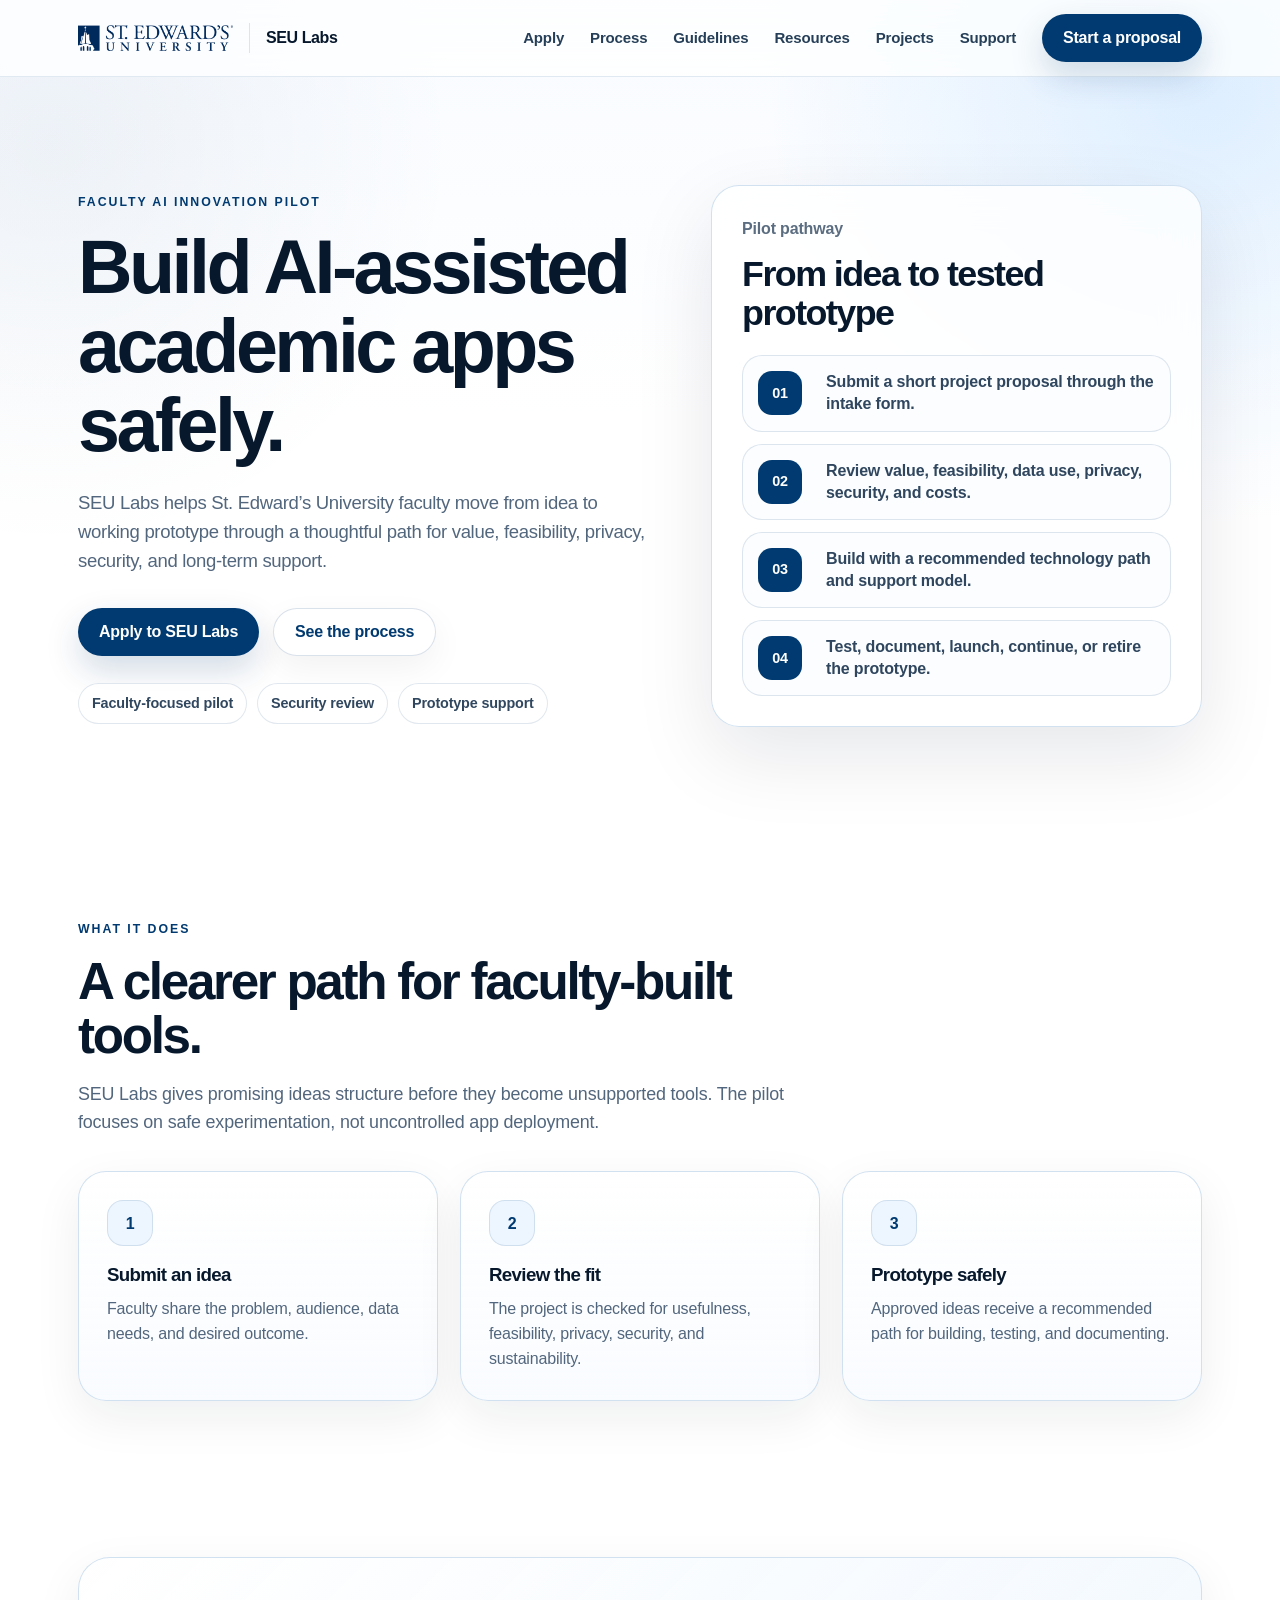
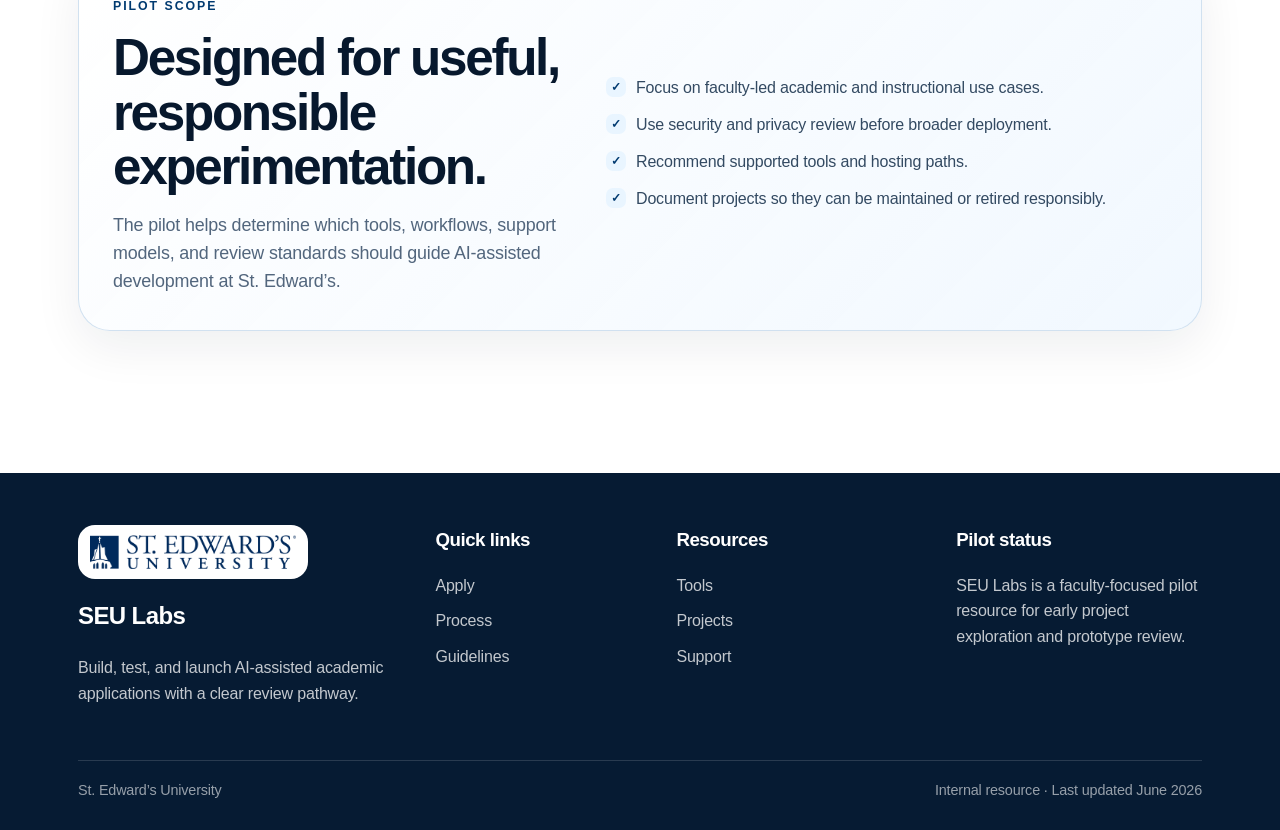
==== commit f0ac233b: "Improve typography and mobile responsiveness" ====
--- a/index.html
+++ b/index.html
@@ -4,7 +4,7 @@
   <meta charset="utf-8">
   <meta name="viewport" content="width=device-width, initial-scale=1">
   <title>SEU Labs</title>
-  <meta name="description" content="SEU Labs pilot website for responsible AI-assisted academic application projects.">
+  <meta name="description" content="SEU Labs helps faculty move from AI-assisted app ideas to safe, reviewed prototypes.">
   <link rel="stylesheet" href="styles.css">
 </head>
 <body>
@@ -16,25 +16,28 @@
         <span class="brand-divider" aria-hidden="true"></span>
         <span class="brand-name">SEU Labs</span>
       </a>
-      <button class="menu-toggle" type="button" aria-label="Open menu" aria-expanded="false">
-        <span></span><span></span><span></span>
-      </button>
-      <nav class="nav-links" aria-label="Primary navigation">
-        <a class="nav-link" href="apply.html">Apply</a><a class="nav-link" href="process.html">Process</a><a class="nav-link" href="guidelines.html">Guidelines</a><a class="nav-link" href="resources.html">Resources</a><a class="nav-link" href="projects.html">Projects</a><a class="nav-link" href="support.html">Support</a>
+      <button class="menu-toggle" type="button" aria-label="Open navigation" aria-expanded="false"><span></span><span></span><span></span></button>
+      <nav class="nav-links" aria-label="Main navigation">
+        <a class="nav-link" href="apply.html">Apply</a>
+        <a class="nav-link" href="process.html">Process</a>
+        <a class="nav-link" href="guidelines.html">Guidelines</a>
+        <a class="nav-link" href="resources.html">Resources</a>
+        <a class="nav-link" href="projects.html">Projects</a>
+        <a class="nav-link" href="support.html">Support</a>
         <a class="nav-cta" href="apply.html">Start a proposal</a>
       </nav>
     </div>
   </header>
+
   <main id="main">
-
     <section class="hero">
       <div>
-        <p class="eyebrow">Faculty AI Innovation Pilot</p>
+        <p class="eyebrow">Faculty AI innovation pilot</p>
         <h1>Build AI-assisted academic apps safely.</h1>
-        <p class="hero-text">SEU Labs helps St. Edward’s University faculty move from idea to working prototype with a thoughtful path for value, feasibility, privacy, security, and long-term support.</p>
+        <p class="hero-text">SEU Labs helps St. Edward’s University faculty move from idea to working prototype through a thoughtful path for value, feasibility, privacy, security, and long-term support.</p>
         <div class="hero-actions">
-          <a class="btn btn-primary" href="apply.html">Apply to SEU Labs</a>
-          <a class="btn btn-secondary" href="process.html">See the process</a>
+          <a class="btn" href="apply.html">Apply to SEU Labs</a>
+          <a class="btn secondary" href="process.html">See the process</a>
         </div>
         <div class="pill-row" aria-label="Program highlights">
           <span class="pill">Faculty-focused pilot</span>
@@ -42,86 +45,57 @@
           <span class="pill">Prototype support</span>
         </div>
       </div>
-      <aside class="hero-panel" aria-label="SEU Labs pathway overview">
-        <div class="panel-content">
-          <p class="panel-kicker">Pilot pathway</p>
-          <h2 class="panel-title">From idea to tested prototype</h2>
-          <div class="path-list">
-            <div class="path-item"><div class="path-number">01</div><div class="path-text">Submit a project proposal through the intake form.</div></div>
-            <div class="path-item"><div class="path-number">02</div><div class="path-text">Review value, feasibility, data use, privacy, security, and costs.</div></div>
-            <div class="path-item"><div class="path-number">03</div><div class="path-text">Build with a recommended stack, documentation, and support.</div></div>
-            <div class="path-item"><div class="path-number">04</div><div class="path-text">Test, launch, continue, revise, or retire.</div></div>
-          </div>
+      <aside class="hero-card" aria-label="Pilot pathway summary">
+        <p class="card-label">Pilot pathway</p>
+        <h2>From idea to tested prototype</h2>
+        <div class="path-list">
+          <div class="path-step"><span class="path-num">01</span><p>Submit a short project proposal through the intake form.</p></div>
+          <div class="path-step"><span class="path-num">02</span><p>Review value, feasibility, data use, privacy, security, and costs.</p></div>
+          <div class="path-step"><span class="path-num">03</span><p>Build with a recommended technology path and support model.</p></div>
+          <div class="path-step"><span class="path-num">04</span><p>Test, document, launch, continue, or retire the prototype.</p></div>
         </div>
       </aside>
     </section>
 
     <section class="section">
       <div class="section-header">
-        <p class="eyebrow">Why it exists</p>
-        <h2 class="section-title">Innovation needs a safe path.</h2>
-        <p class="section-text">AI-assisted coding tools make it easier to prototype quickly. SEU Labs creates a structured way to explore those ideas while protecting institutional data and supporting sustainable projects.</p>
+        <p class="eyebrow">What it does</p>
+        <h2 class="section-title">A clearer path for faculty-built tools.</h2>
+        <p class="section-text">SEU Labs gives promising ideas structure before they become unsupported tools. The pilot focuses on safe experimentation, not uncontrolled app deployment.</p>
       </div>
       <div class="grid grid-3">
-        <article class="card soft"><div class="icon-box">01</div><h3>Reduce shadow IT</h3><p>Bring experimental app ideas into a visible, supported process instead of having tools built in isolation.</p></article>
-        <article class="card soft"><div class="icon-box">02</div><h3>Support faculty ideas</h3><p>Help faculty test creative academic tools without needing to become full-time software developers.</p></article>
-        <article class="card soft"><div class="icon-box">03</div><h3>Build responsibly</h3><p>Review security, privacy, FERPA, data use, integrations, and maintenance before a tool is launched.</p></article>
+        <article class="card"><div class="icon">1</div><h3>Submit an idea</h3><p>Faculty share the problem, audience, data needs, and desired outcome.</p></article>
+        <article class="card"><div class="icon">2</div><h3>Review the fit</h3><p>The project is checked for usefulness, feasibility, privacy, security, and sustainability.</p></article>
+        <article class="card"><div class="icon">3</div><h3>Prototype safely</h3><p>Approved ideas receive a recommended path for building, testing, and documenting.</p></article>
       </div>
     </section>
 
     <section class="section">
-      <div class="feature-strip">
+      <div class="feature-band">
         <div>
-          <p class="eyebrow">What SEU Labs provides</p>
-          <h2 class="section-title">A polished service model for AI projects.</h2>
-          <p class="section-text">The pilot is designed to learn what support model works best for faculty-led AI-assisted applications.</p>
+          <p class="eyebrow">Pilot scope</p>
+          <h2 class="section-title">Designed for useful, responsible experimentation.</h2>
+          <p class="section-text">The pilot helps determine which tools, workflows, support models, and review standards should guide AI-assisted development at St. Edward’s.</p>
         </div>
         <ul class="check-list">
-          <li>Project intake and feasibility review</li>
-          <li>Privacy, security, and data-use guidance</li>
-          <li>Recommended tools and development paths</li>
-          <li>Prototype, testing, and documentation support</li>
-          <li>Lifecycle planning for maintenance or retirement</li>
+          <li>Focus on faculty-led academic and instructional use cases.</li>
+          <li>Use security and privacy review before broader deployment.</li>
+          <li>Recommend supported tools and hosting paths.</li>
+          <li>Document projects so they can be maintained or retired responsibly.</li>
         </ul>
       </div>
     </section>
+  </main>
 
-  </main>
   <footer class="footer">
     <div class="footer-inner">
       <div class="footer-grid">
-        <div>
-          <div class="footer-logo-card"><img src="assets/stedwards-logo.png" alt="St. Edward's University logo"></div>
-          <h2>SEU Labs</h2>
-          <p>A faculty pilot for building AI-assisted academic applications with a clear review, prototype, and launch process.</p>
-        </div>
-        <div>
-          <h3>Pages</h3>
-          <ul>
-            <li><a href="apply.html">Apply</a></li>
-            <li><a href="process.html">Process</a></li>
-            <li><a href="guidelines.html">Guidelines</a></li>
-            <li><a href="resources.html">Resources</a></li>
-          </ul>
-        </div>
-        <div>
-          <h3>Project path</h3>
-          <ul>
-            <li>Submit</li>
-            <li>Review</li>
-            <li>Prototype</li>
-            <li>Test and launch</li>
-          </ul>
-        </div>
-        <div>
-          <h3>Support</h3>
-          <p>Use the support page to find onboarding, troubleshooting, documentation, and community resources.</p>
-        </div>
+        <div><div class="footer-logo-card"><img src="assets/stedwards-logo.png" alt="St. Edward's University logo"></div><h2>SEU Labs</h2><p>Build, test, and launch AI-assisted academic applications with a clear review pathway.</p></div>
+        <div><h3>Quick links</h3><ul><li><a href="apply.html">Apply</a></li><li><a href="process.html">Process</a></li><li><a href="guidelines.html">Guidelines</a></li></ul></div>
+        <div><h3>Resources</h3><ul><li><a href="resources.html">Tools</a></li><li><a href="projects.html">Projects</a></li><li><a href="support.html">Support</a></li></ul></div>
+        <div><h3>Pilot status</h3><p>SEU Labs is a faculty-focused pilot resource for early project exploration and prototype review.</p></div>
       </div>
-      <div class="footer-bottom">
-        <span>St. Edward’s University · SEU Labs</span>
-        <span>Faculty pilot website · Updated June 2026</span>
-      </div>
+      <div class="footer-bottom"><span>St. Edward’s University</span><span>Internal resource · Last updated June 2026</span></div>
     </div>
   </footer>
   <script src="script.js"></script>
--- a/styles.css
+++ b/styles.css
@@ -1,907 +1,334 @@
 :root {
-  --seu-blue: #003a70;
-  --seu-blue-2: #0057a8;
-  --ink: #07182f;
-  --muted: #60708a;
-  --line: #dce7f4;
-  --soft: #f5f9ff;
-  --soft-2: #eef6ff;
+  --blue: #003a70;
+  --blue-2: #0a5ea8;
+  --ink: #07182d;
+  --muted: #52667d;
+  --line: #d9e5f0;
+  --soft: #f7fafc;
+  --soft-blue: #edf6ff;
   --white: #ffffff;
-  --card: rgba(255, 255, 255, 0.82);
-  --shadow: 0 24px 70px rgba(5, 28, 57, 0.12);
-  --shadow-soft: 0 18px 50px rgba(5, 28, 57, 0.08);
-  --radius-lg: 32px;
-  --radius-md: 22px;
-  --radius-sm: 14px;
+  --shadow: 0 28px 80px rgba(7, 24, 45, 0.10);
+  --soft-shadow: 0 16px 48px rgba(7, 24, 45, 0.07);
+  --radius: 28px;
   --max: 1180px;
-}
-
-* {
-  box-sizing: border-box;
-}
-
-html {
-  scroll-behavior: smooth;
-}
+  --font: -apple-system, BlinkMacSystemFont, "SF Pro Text", "Segoe UI", Roboto, Helvetica, Arial, sans-serif;
+  --display: -apple-system, BlinkMacSystemFont, "SF Pro Display", "SF Pro Text", "Helvetica Neue", Helvetica, Arial, sans-serif;
+}
+
+* { box-sizing: border-box; }
+html { scroll-behavior: smooth; text-rendering: optimizeLegibility; }
 
 body {
   margin: 0;
-  font-family: -apple-system, BlinkMacSystemFont, "SF Pro Display", "SF Pro Text", "Inter", "Segoe UI", sans-serif;
-  background: #ffffff;
   color: var(--ink);
-  line-height: 1.5;
+  background: #fff;
+  font-family: var(--font);
+  font-size: 16px;
+  line-height: 1.58;
+  letter-spacing: -0.011em;
   -webkit-font-smoothing: antialiased;
-  text-rendering: optimizeLegibility;
+  -moz-osx-font-smoothing: grayscale;
 }
 
 body::before {
-  content: "";
-  position: fixed;
-  inset: -20% -10% auto -10%;
-  height: 760px;
-  pointer-events: none;
-  background:
-    radial-gradient(circle at 12% 72%, rgba(100, 175, 255, 0.28), transparent 28%),
-    radial-gradient(circle at 88% 26%, rgba(0, 58, 112, 0.16), transparent 34%),
-    linear-gradient(180deg, rgba(239, 247, 255, 0.92), rgba(255,255,255,0));
-  z-index: -2;
-}
-
-body::after {
   content: "";
   position: fixed;
   inset: 0;
   pointer-events: none;
-  background-image:
-    linear-gradient(rgba(0, 58, 112, 0.035) 1px, transparent 1px),
-    linear-gradient(90deg, rgba(0, 58, 112, 0.035) 1px, transparent 1px);
-  background-size: 64px 64px;
-  mask-image: linear-gradient(to bottom, rgba(0,0,0,0.14), transparent 58%);
-  z-index: -1;
-}
-
-a {
-  color: inherit;
-  text-decoration: none;
-}
-
-img {
-  max-width: 100%;
-  display: block;
-}
+  z-index: -2;
+  background:
+    radial-gradient(circle at 4% 16%, rgba(0, 58, 112, 0.055), transparent 28%),
+    radial-gradient(circle at 94% 10%, rgba(122, 190, 255, 0.22), transparent 30%),
+    linear-gradient(180deg, #f8fbff 0%, #ffffff 46%);
+}
+
+a { color: inherit; text-decoration: none; }
+img { display: block; max-width: 100%; }
 
 .skip-link {
   position: absolute;
-  top: -120px;
+  top: -100px;
   left: 20px;
+  z-index: 9999;
+  padding: 10px 14px;
+  border-radius: 12px;
   background: var(--ink);
   color: white;
-  padding: 12px 14px;
-  border-radius: 10px;
-  z-index: 1000;
-}
-
-.skip-link:focus {
-  top: 20px;
-}
+}
+.skip-link:focus { top: 18px; }
 
 .site-header {
   position: sticky;
   top: 0;
   z-index: 100;
-  border-bottom: 1px solid rgba(210, 225, 241, 0.76);
   background: rgba(255, 255, 255, 0.78);
-  backdrop-filter: blur(22px);
-  -webkit-backdrop-filter: blur(22px);
+  backdrop-filter: saturate(180%) blur(22px);
+  -webkit-backdrop-filter: saturate(180%) blur(22px);
+  border-bottom: 1px solid rgba(217, 229, 240, 0.82);
 }
 
 .nav-wrap {
   max-width: var(--max);
   margin: 0 auto;
   min-height: 76px;
-  padding: 0 24px;
+  padding: 0 28px;
   display: flex;
   align-items: center;
   justify-content: space-between;
-  gap: 22px;
+  gap: 28px;
 }
 
 .brand {
   display: flex;
   align-items: center;
   gap: 16px;
-  min-width: 245px;
-}
-
-.brand-logo {
-  width: 168px;
-  height: auto;
-  object-fit: contain;
-}
-
-.brand-divider {
-  width: 1px;
-  height: 32px;
-  background: var(--line);
-}
-
-.brand-name {
-  font-weight: 800;
-  letter-spacing: -0.02em;
-  white-space: nowrap;
-}
+  flex: 0 0 auto;
+}
+
+.brand-logo { width: 155px; height: auto; }
+.brand-divider { width: 1px; height: 30px; background: var(--line); }
+.brand-name { font-weight: 700; letter-spacing: -0.025em; white-space: nowrap; color: var(--ink); }
 
 .nav-links {
   display: flex;
   align-items: center;
   justify-content: flex-end;
-  gap: 8px;
-  flex: 1;
+  gap: 26px;
+  flex: 1 1 auto;
+  min-width: 0;
 }
 
 .nav-link {
-  color: #274058;
-  font-size: 0.95rem;
-  font-weight: 700;
-  padding: 10px 12px;
+  display: inline-flex;
+  align-items: center;
+  justify-content: center;
+  color: #263f58;
+  font-size: 0.94rem;
+  font-weight: 640;
+  white-space: nowrap;
   border-radius: 999px;
-  transition: 160ms ease;
-}
-
-.nav-link:hover,
-.nav-link.active {
-  background: rgba(0, 58, 112, 0.08);
-  color: var(--seu-blue);
-}
-
-.nav-cta {
+  transition: color 160ms ease, opacity 160ms ease;
+}
+.nav-link:hover, .nav-link.active { color: var(--blue); }
+
+.nav-cta,
+.btn {
   display: inline-flex;
   align-items: center;
   justify-content: center;
-  color: white;
-  background: var(--seu-blue);
-  font-weight: 800;
-  font-size: 0.95rem;
-  padding: 13px 20px;
+  min-height: 48px;
+  padding: 0 21px;
   border-radius: 999px;
-  box-shadow: 0 12px 30px rgba(0, 58, 112, 0.22);
-  transition: transform 160ms ease, box-shadow 160ms ease, background 160ms ease;
+  border: 0;
+  background: var(--blue);
+  color: #fff;
+  font: inherit;
+  font-weight: 720;
+  letter-spacing: -0.015em;
   white-space: nowrap;
-}
-
-.nav-cta:hover {
-  transform: translateY(-1px);
-  background: #004b8f;
-  box-shadow: 0 16px 36px rgba(0, 58, 112, 0.26);
-}
+  cursor: pointer;
+  box-shadow: 0 14px 34px rgba(0, 58, 112, 0.18);
+  transition: transform 170ms ease, box-shadow 170ms ease, background 170ms ease;
+}
+.nav-cta:hover, .btn:hover { transform: translateY(-1px); background: #004c90; box-shadow: 0 18px 42px rgba(0, 58, 112, 0.22); }
+.btn.secondary { background: #fff; color: var(--blue); border: 1px solid rgba(0, 58, 112, 0.15); box-shadow: 0 12px 34px rgba(7, 24, 45, 0.055); }
+.btn.secondary:hover { background: #f7fbff; }
 
 .menu-toggle {
   display: none;
-  border: 1px solid var(--line);
-  background: white;
-  border-radius: 14px;
-  padding: 10px;
-  cursor: pointer;
-}
-
-.menu-toggle span {
-  display: block;
-  width: 22px;
-  height: 2px;
-  background: var(--ink);
-  margin: 4px 0;
-  border-radius: 2px;
-}
-
-main {
-  overflow: hidden;
-}
-
-.section,
-.hero,
-.page-hero {
-  max-width: var(--max);
-  margin: 0 auto;
-  padding-left: 24px;
-  padding-right: 24px;
-}
-
-.hero {
-  padding-top: 100px;
-  padding-bottom: 86px;
-  display: grid;
-  grid-template-columns: 1.12fr 0.88fr;
-  gap: 54px;
-  align-items: center;
-}
-
-.eyebrow {
-  display: inline-flex;
-  align-items: center;
-  gap: 8px;
-  margin: 0 0 22px;
-  color: var(--seu-blue);
-  font-size: 0.78rem;
-  font-weight: 900;
-  letter-spacing: 0.18em;
-  text-transform: uppercase;
-}
-
-h1,
-.h1 {
-  margin: 0;
-  max-width: 880px;
-  font-size: clamp(3.8rem, 8vw, 6.7rem);
-  line-height: 0.94;
-  letter-spacing: -0.075em;
-  font-weight: 900;
-}
-
-.page-hero h1 {
-  font-size: clamp(3.2rem, 6vw, 5.7rem);
-}
-
-.hero-text {
-  color: #4f637d;
-  max-width: 680px;
-  font-size: clamp(1.12rem, 1.8vw, 1.35rem);
-  margin: 28px 0 34px;
-}
-
-.hero-actions,
-.actions-row {
-  display: flex;
-  align-items: center;
-  gap: 14px;
-  flex-wrap: wrap;
-}
-
-.btn {
-  border: 0;
-  display: inline-flex;
-  align-items: center;
-  justify-content: center;
-  gap: 10px;
-  min-height: 52px;
-  padding: 0 22px;
-  border-radius: 999px;
-  font-weight: 850;
-  cursor: pointer;
-  transition: 180ms ease;
-  font-size: 1rem;
-  font-family: inherit;
-}
-
-.btn-primary {
-  color: #fff;
-  background: var(--seu-blue);
-  box-shadow: 0 18px 42px rgba(0, 58, 112, 0.23);
-}
-
-.btn-primary:hover {
-  transform: translateY(-2px);
-  background: #004b8f;
-}
-
-.btn-secondary {
-  color: var(--seu-blue);
-  background: rgba(255, 255, 255, 0.88);
-  border: 1px solid rgba(0, 58, 112, 0.14);
-  box-shadow: 0 10px 30px rgba(5, 28, 57, 0.06);
-}
-
-.btn-secondary:hover {
-  transform: translateY(-2px);
-  border-color: rgba(0, 58, 112, 0.28);
-}
-
-.pill-row {
-  margin-top: 28px;
-  display: flex;
-  flex-wrap: wrap;
-  gap: 10px;
-}
-
-.pill {
-  border: 1px solid rgba(0, 58, 112, 0.13);
-  background: rgba(255, 255, 255, 0.76);
-  color: #2f4964;
-  border-radius: 999px;
-  padding: 8px 13px;
-  font-size: 0.9rem;
-  font-weight: 750;
-}
-
-.hero-panel {
-  position: relative;
-  padding: 28px;
-  border-radius: 38px;
-  background: linear-gradient(145deg, rgba(255,255,255,0.88), rgba(247,251,255,0.72));
-  border: 1px solid rgba(202, 221, 239, 0.74);
-  box-shadow: var(--shadow);
-  overflow: hidden;
-}
-
-.hero-panel::before {
-  content: "";
-  position: absolute;
-  inset: 0;
-  background: radial-gradient(circle at top right, rgba(0, 87, 168, 0.12), transparent 38%);
-  pointer-events: none;
-}
-
-.panel-content {
-  position: relative;
-  z-index: 1;
-}
-
-.panel-kicker {
-  color: #5f7088;
-  font-weight: 850;
-  margin: 0 0 18px;
-}
-
-.panel-title {
-  font-size: clamp(2rem, 3vw, 3rem);
-  letter-spacing: -0.055em;
-  line-height: 1;
-  font-weight: 900;
-  margin: 0 0 24px;
-}
-
-.path-list {
-  display: grid;
-  gap: 12px;
-}
-
-.path-item {
-  display: grid;
-  grid-template-columns: 54px 1fr;
-  gap: 14px;
-  align-items: center;
-  padding: 16px;
-  border: 1px solid rgba(0, 58, 112, 0.12);
-  border-radius: 20px;
-  background: rgba(255, 255, 255, 0.72);
-}
-
-.path-number {
-  width: 44px;
-  height: 44px;
-  border-radius: 14px;
-  display: grid;
-  place-items: center;
-  background: var(--seu-blue);
-  color: white;
-  font-weight: 900;
-}
-
-.path-text {
-  font-weight: 760;
-  color: #2b425a;
-}
-
-.section {
-  padding-top: 82px;
-  padding-bottom: 82px;
-}
-
-.section-header {
-  margin-bottom: 34px;
-  max-width: 780px;
-}
-
-.section-title {
-  margin: 0;
-  font-size: clamp(2.4rem, 4vw, 4.2rem);
-  line-height: 0.98;
-  letter-spacing: -0.055em;
-  font-weight: 900;
-}
-
-.section-text {
-  margin: 18px 0 0;
-  color: #5a6d86;
-  font-size: 1.12rem;
-  max-width: 760px;
-}
-
-.grid {
-  display: grid;
-  gap: 22px;
-}
-
-.grid-2 {
-  grid-template-columns: repeat(2, minmax(0, 1fr));
-}
-
-.grid-3 {
-  grid-template-columns: repeat(3, minmax(0, 1fr));
-}
-
-.grid-4 {
-  grid-template-columns: repeat(4, minmax(0, 1fr));
-}
-
-.card {
-  position: relative;
-  border: 1px solid rgba(205, 223, 241, 0.95);
-  border-radius: var(--radius-md);
-  background: rgba(255, 255, 255, 0.78);
-  box-shadow: var(--shadow-soft);
-  padding: 28px;
-  overflow: hidden;
-}
-
-.card.soft {
-  background: linear-gradient(180deg, #ffffff, #f7fbff);
-}
-
-.card h3,
-.card h2 {
-  margin: 0 0 10px;
-  letter-spacing: -0.035em;
-  line-height: 1.08;
-}
-
-.card p {
-  margin: 0;
-  color: #5c6f87;
-}
-
-.icon-box {
   width: 46px;
   height: 46px;
-  border-radius: 16px;
+  border: 1px solid var(--line);
+  background: rgba(255,255,255,0.88);
+  border-radius: 14px;
+  cursor: pointer;
+  padding: 10px;
+}
+.menu-toggle span { display: block; height: 2px; width: 22px; margin: 5px auto; background: var(--ink); border-radius: 2px; }
+
+main { overflow: hidden; }
+.container, .hero, .page-hero, .section { max-width: var(--max); margin: 0 auto; padding-left: 28px; padding-right: 28px; }
+
+.hero {
+  min-height: min(760px, calc(100vh - 76px));
+  padding-top: 74px;
+  padding-bottom: 76px;
   display: grid;
-  place-items: center;
-  margin-bottom: 18px;
-  color: var(--seu-blue);
-  background: #eff7ff;
-  border: 1px solid rgba(0, 58, 112, 0.12);
-  font-weight: 900;
-}
-
-.feature-strip {
-  border-radius: var(--radius-lg);
-  border: 1px solid rgba(196, 220, 242, 0.9);
-  background: linear-gradient(135deg, rgba(255,255,255,0.88), rgba(241,248,255,0.82));
-  padding: 34px;
-  display: grid;
-  grid-template-columns: 0.85fr 1.15fr;
-  gap: 36px;
-  align-items: center;
-  box-shadow: var(--shadow-soft);
-}
-
-.check-list,
-.clean-list {
-  list-style: none;
-  padding: 0;
+  grid-template-columns: minmax(0, 1.02fr) minmax(390px, 0.88fr);
+  gap: clamp(38px, 5vw, 72px);
+  align-items: center;
+}
+
+.eyebrow,
+.breadcrumb {
+  display: inline-flex;
+  margin: 0 0 18px;
+  color: var(--blue);
+  font-size: 0.77rem;
+  line-height: 1.2;
+  font-weight: 760;
+  text-transform: uppercase;
+  letter-spacing: 0.16em;
+}
+
+h1, .h1 {
   margin: 0;
-  display: grid;
-  gap: 14px;
-}
-
-.check-list li,
-.clean-list li {
-  position: relative;
-  padding-left: 30px;
-  color: #334960;
-}
-
-.check-list li::before {
-  content: "✓";
-  position: absolute;
-  left: 0;
-  top: 0;
-  width: 20px;
-  height: 20px;
-  border-radius: 7px;
-  display: grid;
-  place-items: center;
-  background: #e9f5ff;
-  color: var(--seu-blue);
-  font-weight: 900;
-  font-size: 0.78rem;
-}
-
-.clean-list li::before {
-  content: "";
-  position: absolute;
-  left: 4px;
-  top: 0.68em;
-  width: 8px;
-  height: 8px;
-  border-radius: 50%;
-  background: var(--seu-blue);
-}
-
-.page-hero {
-  padding-top: 86px;
-  padding-bottom: 46px;
-}
-
-.page-hero-inner {
-  max-width: 890px;
-}
-
-.page-lede {
-  font-size: clamp(1.1rem, 2vw, 1.35rem);
-  color: #5d7089;
-  max-width: 820px;
-  margin: 26px 0 0;
-}
-
-.breadcrumb {
-  color: var(--seu-blue);
-  font-weight: 900;
-  letter-spacing: 0.16em;
-  text-transform: uppercase;
-  font-size: 0.78rem;
-  margin-bottom: 16px;
-}
-
-.timeline {
-  display: grid;
-  gap: 18px;
-  position: relative;
-}
-
-.timeline-step {
-  display: grid;
-  grid-template-columns: 78px 1fr;
-  gap: 22px;
-  padding: 24px;
-  border-radius: 26px;
-  background: rgba(255, 255, 255, 0.82);
-  border: 1px solid rgba(203, 223, 241, 0.95);
-  box-shadow: var(--shadow-soft);
-}
-
-.step-badge {
-  width: 58px;
-  height: 58px;
-  border-radius: 19px;
-  display: grid;
-  place-items: center;
-  background: var(--seu-blue);
-  color: white;
-  font-weight: 950;
-  letter-spacing: -0.03em;
-}
-
-.step-copy h2,
-.step-copy h3 {
-  margin: 0 0 8px;
-  letter-spacing: -0.035em;
-}
-
-.step-copy p {
-  margin: 0;
-  color: #5c6f87;
-}
-
-.form-shell {
-  display: grid;
-  grid-template-columns: 0.78fr 1.22fr;
-  gap: 28px;
-  align-items: start;
-}
-
-.form-aside {
-  position: sticky;
-  top: 104px;
-}
-
-.demo-note {
-  border: 1px solid rgba(0,58,112,0.15);
-  background: linear-gradient(180deg, #ffffff, #f5faff);
-  border-radius: 24px;
-  padding: 22px;
-}
-
-.demo-note strong {
-  display: block;
-  margin-bottom: 8px;
-}
-
-.form-card {
-  border: 1px solid rgba(199, 221, 240, 0.96);
-  background: rgba(255,255,255,0.88);
-  border-radius: 32px;
-  padding: 32px;
+  font-family: var(--display);
+  font-size: clamp(3.1rem, 5.9vw, 5rem);
+  line-height: 1.045;
+  letter-spacing: -0.047em;
+  font-weight: 760;
+  color: var(--ink);
+}
+
+.page-hero h1 { font-size: clamp(3rem, 5vw, 4.65rem); max-width: 880px; }
+
+.lede, .hero-text, .page-lede {
+  margin: 24px 0 0;
+  max-width: 680px;
+  color: var(--muted);
+  font-size: clamp(1.06rem, 1.45vw, 1.24rem);
+  line-height: 1.56;
+  letter-spacing: -0.018em;
+}
+
+.hero-actions, .actions-row { display: flex; align-items: center; flex-wrap: wrap; gap: 14px; margin-top: 32px; }
+.pill-row { display: flex; flex-wrap: wrap; gap: 10px; margin-top: 27px; }
+.pill { padding: 8px 13px; border: 1px solid rgba(0, 58, 112, 0.12); border-radius: 999px; background: rgba(255, 255, 255, 0.76); color: #30475f; font-size: 0.9rem; font-weight: 620; }
+
+.hero-card, .glass-card, .card {
+  border: 1px solid rgba(207, 224, 240, 0.95);
+  background: rgba(255, 255, 255, 0.78);
+  box-shadow: var(--soft-shadow);
+  border-radius: var(--radius);
+}
+
+.hero-card {
+  padding: 30px;
+  backdrop-filter: blur(18px);
+  -webkit-backdrop-filter: blur(18px);
   box-shadow: var(--shadow);
 }
 
-.form-grid {
-  display: grid;
-  grid-template-columns: repeat(2, minmax(0, 1fr));
-  gap: 18px;
-}
-
-.field {
-  display: grid;
-  gap: 8px;
-}
-
-.field.full {
-  grid-column: 1 / -1;
-}
-
-label,
-legend {
-  font-weight: 850;
-  color: #20364e;
-  font-size: 0.95rem;
-}
-
-input,
-select,
-textarea {
-  width: 100%;
-  border: 1px solid #cedceb;
-  background: #fff;
-  color: var(--ink);
-  border-radius: 15px;
-  padding: 14px 15px;
-  font: inherit;
-  outline: none;
-  transition: border-color 150ms ease, box-shadow 150ms ease;
-}
-
-textarea {
-  min-height: 118px;
-  resize: vertical;
-}
-
-input:focus,
-select:focus,
-textarea:focus {
-  border-color: var(--seu-blue-2);
-  box-shadow: 0 0 0 4px rgba(0, 87, 168, 0.12);
-}
-
-fieldset {
-  border: 0;
-  padding: 0;
-  margin: 0;
-}
-
-.option-grid {
-  display: grid;
-  grid-template-columns: repeat(2, minmax(0, 1fr));
-  gap: 10px;
-}
-
-.choice {
-  display: flex;
-  gap: 10px;
-  align-items: flex-start;
-  padding: 12px;
-  border: 1px solid #d5e3f2;
-  border-radius: 16px;
-  background: #fff;
-  font-weight: 700;
-  color: #334960;
-}
-
-.choice input {
-  width: auto;
-  margin-top: 3px;
-}
-
-.form-success {
-  display: none;
-  margin-top: 18px;
-  padding: 16px 18px;
-  border-radius: 18px;
-  border: 1px solid rgba(0, 58, 112, 0.14);
-  background: #eff7ff;
-  color: #153754;
+.hero-card h2 {
+  margin: 0 0 22px;
+  font-family: var(--display);
+  font-size: clamp(1.9rem, 2.8vw, 2.45rem);
+  line-height: 1.09;
+  letter-spacing: -0.043em;
   font-weight: 750;
 }
 
-.form-success.show {
-  display: block;
-}
-
-.project-empty {
-  text-align: center;
-  padding: 60px 28px;
-  border-radius: 32px;
-  border: 1px solid rgba(200, 221, 241, 0.95);
-  background: linear-gradient(180deg, rgba(255,255,255,0.9), rgba(247,251,255,0.9));
-  box-shadow: var(--shadow-soft);
-}
-
-.project-empty h2 {
-  font-size: clamp(2rem, 3vw, 3.2rem);
-  margin: 0 0 12px;
-  letter-spacing: -0.05em;
-}
-
-.status-row {
-  display: flex;
-  flex-wrap: wrap;
-  justify-content: center;
-  gap: 10px;
-  margin-top: 24px;
-}
-
-.status-chip {
-  border-radius: 999px;
-  border: 1px solid #d3e0ef;
-  padding: 9px 13px;
-  font-size: 0.9rem;
-  font-weight: 800;
-  color: #30475f;
-  background: #fff;
-}
-
-.footer {
-  margin-top: 60px;
-  background: #061b33;
-  color: white;
-}
-
-.footer-inner {
-  max-width: var(--max);
-  margin: 0 auto;
-  padding: 54px 24px 30px;
-}
-
-.footer-grid {
-  display: grid;
-  grid-template-columns: 1.3fr 0.8fr 0.9fr 0.9fr;
-  gap: 34px;
-}
-
-.footer-logo-card {
-  display: inline-flex;
-  background: white;
-  border-radius: 18px;
-  padding: 10px 12px;
-  margin-bottom: 20px;
-}
-
-.footer-logo-card img {
-  width: 210px;
-}
-
-.footer h2,
-.footer h3,
-.footer p {
-  margin-top: 0;
-}
-
-.footer p,
-.footer a,
-.footer li {
-  color: rgba(255,255,255,0.76);
-}
-
-.footer a:hover {
-  color: #fff;
-}
-
-.footer ul {
-  list-style: none;
-  margin: 0;
-  padding: 0;
-  display: grid;
-  gap: 10px;
-}
-
-.footer-bottom {
-  border-top: 1px solid rgba(255,255,255,0.14);
-  margin-top: 40px;
-  padding-top: 18px;
-  display: flex;
-  justify-content: space-between;
-  gap: 20px;
-  flex-wrap: wrap;
-  color: rgba(255,255,255,0.58);
-  font-size: 0.9rem;
-}
-
-@media (max-width: 980px) {
-  .hero,
-  .form-shell,
-  .feature-strip {
-    grid-template-columns: 1fr;
-  }
-
-  .grid-4,
-  .grid-3 {
-    grid-template-columns: repeat(2, minmax(0, 1fr));
-  }
-
-  .form-aside {
-    position: static;
-  }
-
-  .footer-grid {
-    grid-template-columns: repeat(2, minmax(0, 1fr));
-  }
-}
-
-@media (max-width: 820px) {
-  .menu-toggle {
-    display: block;
-  }
-
-  .brand {
-    min-width: auto;
-  }
-
-  .brand-logo {
-    width: 142px;
-  }
-
-  .brand-divider,
-  .brand-name {
-    display: none;
-  }
-
-  .nav-links {
-    position: absolute;
-    top: 76px;
-    left: 16px;
-    right: 16px;
-    display: none;
-    flex-direction: column;
-    align-items: stretch;
-    gap: 4px;
-    padding: 14px;
-    background: rgba(255,255,255,0.96);
-    border: 1px solid var(--line);
-    border-radius: 22px;
-    box-shadow: var(--shadow);
-  }
-
-  .nav-links.open {
-    display: flex;
-  }
-
-  .nav-link,
-  .nav-cta {
-    width: 100%;
-    justify-content: center;
-  }
-
-  .hero {
-    padding-top: 64px;
-  }
-
-  h1,
-  .h1 {
-    font-size: clamp(3rem, 17vw, 5rem);
-  }
-}
-
-@media (max-width: 660px) {
-  .grid-4,
-  .grid-3,
-  .grid-2,
-  .form-grid,
-  .option-grid,
-  .footer-grid {
-    grid-template-columns: 1fr;
-  }
-
-  .section,
-  .hero,
-  .page-hero {
-    padding-left: 18px;
-    padding-right: 18px;
-  }
-
-  .timeline-step {
-    grid-template-columns: 1fr;
-  }
-
-  .form-card {
-    padding: 22px;
-  }
-}
+.card-label { margin: 0 0 14px; color: #5b6d80; font-weight: 650; }
+.path-list { display: grid; gap: 12px; }
+.path-step { display: grid; grid-template-columns: 54px minmax(0, 1fr); gap: 14px; align-items: center; padding: 15px; border: 1px solid rgba(0, 58, 112, 0.12); border-radius: 20px; background: rgba(250, 253, 255, 0.82); }
+.path-num { width: 44px; height: 44px; display: grid; place-items: center; border-radius: 14px; background: var(--blue); color: white; font-size: 0.9rem; font-weight: 760; }
+.path-step p { margin: 0; color: #2f465e; font-weight: 610; line-height: 1.38; }
+
+.section { padding-top: 78px; padding-bottom: 78px; }
+.section-header { max-width: 760px; margin-bottom: 34px; }
+.section-title { margin: 0; font-family: var(--display); font-size: clamp(2.25rem, 4vw, 3.7rem); line-height: 1.06; letter-spacing: -0.045em; font-weight: 760; }
+.section-text { margin: 18px 0 0; color: var(--muted); font-size: 1.12rem; line-height: 1.56; }
+
+.grid { display: grid; gap: 22px; }
+.grid-2 { grid-template-columns: repeat(2, minmax(0, 1fr)); }
+.grid-3 { grid-template-columns: repeat(3, minmax(0, 1fr)); }
+.grid-4 { grid-template-columns: repeat(4, minmax(0, 1fr)); }
+.card { padding: 28px; background: linear-gradient(180deg, rgba(255,255,255,0.92), rgba(248,251,255,0.84)); }
+.card h2, .card h3 { margin: 0 0 10px; font-family: var(--display); line-height: 1.15; letter-spacing: -0.035em; font-weight: 720; }
+.card p { margin: 0; color: var(--muted); line-height: 1.58; }
+
+.icon { width: 46px; height: 46px; display: grid; place-items: center; margin-bottom: 18px; border-radius: 16px; background: var(--soft-blue); color: var(--blue); border: 1px solid rgba(0,58,112,0.12); font-weight: 760; }
+.feature-band { display: grid; grid-template-columns: 0.9fr 1.1fr; gap: 34px; align-items: center; padding: 34px; border: 1px solid rgba(207, 224, 240, 0.95); background: linear-gradient(135deg, rgba(255,255,255,0.92), rgba(239,247,255,0.85)); border-radius: 32px; box-shadow: var(--soft-shadow); }
+
+.check-list, .clean-list { list-style: none; padding: 0; margin: 0; display: grid; gap: 13px; }
+.check-list li, .clean-list li { position: relative; padding-left: 30px; color: #334a62; line-height: 1.5; }
+.check-list li::before { content: "✓"; position: absolute; left: 0; top: 0.05em; width: 20px; height: 20px; display: grid; place-items: center; border-radius: 7px; background: #e9f5ff; color: var(--blue); font-size: 0.76rem; font-weight: 760; }
+.clean-list li::before { content: ""; position: absolute; left: 4px; top: 0.72em; width: 8px; height: 8px; border-radius: 99px; background: var(--blue); }
+
+.page-hero { padding-top: 74px; padding-bottom: 44px; }
+.page-hero-inner { max-width: 900px; }
+
+.timeline { display: grid; gap: 18px; }
+.timeline-step { display: grid; grid-template-columns: 74px minmax(0, 1fr); gap: 20px; padding: 24px; border: 1px solid rgba(207, 224, 240, 0.95); background: rgba(255,255,255,0.88); border-radius: 26px; box-shadow: var(--soft-shadow); }
+.step-badge { width: 56px; height: 56px; display: grid; place-items: center; border-radius: 18px; background: var(--blue); color: white; font-weight: 760; }
+.step-copy h2, .step-copy h3 { margin: 0 0 8px; font-family: var(--display); letter-spacing: -0.035em; font-weight: 720; }
+.step-copy p { margin: 0; color: var(--muted); line-height: 1.56; }
+
+.form-layout { display: grid; grid-template-columns: 0.82fr 1.18fr; gap: 28px; align-items: start; }
+.form-aside { position: sticky; top: 102px; }
+.form-note { padding: 24px; border-radius: 26px; border: 1px solid rgba(0, 58, 112, 0.14); background: linear-gradient(180deg, #fff, #f6fbff); }
+.form-note strong { display: block; margin-bottom: 8px; }
+.form-card { padding: 32px; border-radius: 32px; background: rgba(255,255,255,0.94); border: 1px solid rgba(207,224,240,0.95); box-shadow: var(--shadow); }
+.form-grid { display: grid; grid-template-columns: repeat(2, minmax(0, 1fr)); gap: 18px; }
+.field { display: grid; gap: 8px; }
+.field.full { grid-column: 1 / -1; }
+label, legend { color: #20364e; font-size: 0.95rem; font-weight: 680; }
+input, select, textarea { width: 100%; padding: 14px 15px; border: 1px solid #cfdeed; border-radius: 15px; background: #fff; color: var(--ink); font: inherit; outline: none; transition: border-color 150ms ease, box-shadow 150ms ease; }
+textarea { min-height: 116px; resize: vertical; }
+input:focus, select:focus, textarea:focus { border-color: var(--blue-2); box-shadow: 0 0 0 4px rgba(7, 90, 159, 0.12); }
+fieldset { border: 0; padding: 0; margin: 0; }
+.option-grid { display: grid; grid-template-columns: repeat(2, minmax(0, 1fr)); gap: 10px; }
+.choice { display: flex; gap: 10px; align-items: flex-start; padding: 12px; border: 1px solid #d5e3f2; border-radius: 16px; background: #fff; color: #334960; font-weight: 590; }
+.choice input { width: auto; margin-top: 3px; }
+.form-success { display: none; margin-top: 18px; padding: 16px 18px; border-radius: 18px; border: 1px solid rgba(0, 58, 112, 0.14); background: #eff7ff; color: #153754; font-weight: 650; }
+.form-success.show { display: block; }
+
+.project-empty { text-align: center; padding: 54px 26px; border-radius: 32px; border: 1px solid rgba(207, 224, 240, 0.95); background: linear-gradient(180deg, rgba(255,255,255,0.95), rgba(247,251,255,0.92)); box-shadow: var(--soft-shadow); }
+.project-empty h2 { margin: 0 0 12px; font-family: var(--display); font-size: clamp(2rem, 3vw, 2.8rem); line-height: 1.08; letter-spacing: -0.045em; font-weight: 760; }
+.status-row { display: flex; flex-wrap: wrap; justify-content: center; gap: 10px; margin-top: 24px; }
+.status-chip { padding: 9px 13px; border: 1px solid #d3e0ef; border-radius: 999px; background: #fff; color: #30475f; font-size: 0.9rem; font-weight: 650; }
+
+.footer { margin-top: 64px; background: #061b33; color: #fff; }
+.footer-inner { max-width: var(--max); margin: 0 auto; padding: 52px 28px 28px; }
+.footer-grid { display: grid; grid-template-columns: 1.25fr 0.8fr 0.95fr 0.95fr; gap: 34px; }
+.footer-logo-card { display: inline-flex; margin-bottom: 18px; padding: 10px 12px; border-radius: 17px; background: white; }
+.footer-logo-card img { width: 206px; }
+.footer h2, .footer h3, .footer p { margin-top: 0; }
+.footer h2, .footer h3 { font-family: var(--display); letter-spacing: -0.025em; }
+.footer p, .footer a, .footer li { color: rgba(255,255,255,0.76); line-height: 1.58; }
+.footer a:hover { color: white; }
+.footer ul { list-style: none; padding: 0; margin: 0; display: grid; gap: 10px; }
+.footer-bottom { display: flex; flex-wrap: wrap; justify-content: space-between; gap: 20px; margin-top: 38px; padding-top: 18px; border-top: 1px solid rgba(255,255,255,0.14); color: rgba(255,255,255,0.58); font-size: 0.9rem; }
+
+@media (max-width: 1120px) {
+  .menu-toggle { display: block; flex: 0 0 auto; }
+  .brand-logo { width: 146px; }
+  .brand-divider, .brand-name { display: none; }
+  .nav-links { position: absolute; top: 76px; left: 18px; right: 18px; display: none; flex-direction: column; align-items: stretch; gap: 8px; padding: 14px; border: 1px solid var(--line); border-radius: 22px; background: rgba(255,255,255,0.985); box-shadow: var(--shadow); }
+  .nav-links.open { display: flex; }
+  .nav-link, .nav-cta { width: 100%; min-height: 46px; }
+  .hero { grid-template-columns: 1fr; min-height: auto; padding-top: 66px; }
+  .hero-card { max-width: 660px; }
+  .form-layout, .feature-band { grid-template-columns: 1fr; }
+  .form-aside { position: static; }
+  .grid-4, .grid-3 { grid-template-columns: repeat(2, minmax(0, 1fr)); }
+  .footer-grid { grid-template-columns: repeat(2, minmax(0, 1fr)); }
+}
+
+@media (max-width: 680px) {
+  body { font-size: 15.8px; letter-spacing: -0.008em; }
+  .nav-wrap { padding: 0 18px; min-height: 68px; }
+  .nav-links { top: 68px; }
+  .brand-logo { width: 134px; }
+  .container, .hero, .page-hero, .section { padding-left: 20px; padding-right: 20px; }
+  .hero { padding-top: 46px; padding-bottom: 58px; gap: 34px; }
+  h1, .h1 { font-size: clamp(2.65rem, 12.5vw, 3.7rem); line-height: 1.06; letter-spacing: -0.045em; font-weight: 760; }
+  .page-hero h1 { font-size: clamp(2.35rem, 10.5vw, 3.25rem); line-height: 1.08; }
+  .hero-text, .page-lede, .lede { font-size: 1.04rem; margin-top: 20px; line-height: 1.58; }
+  .section { padding-top: 56px; padding-bottom: 56px; }
+  .section-title { font-size: clamp(2.1rem, 9vw, 3rem); line-height: 1.08; }
+  .grid-4, .grid-3, .grid-2, .form-grid, .option-grid, .footer-grid { grid-template-columns: 1fr; }
+  .timeline-step { grid-template-columns: 1fr; }
+  .hero-card, .form-card, .feature-band, .card { padding: 22px; border-radius: 24px; }
+  .hero-card h2 { font-size: clamp(1.8rem, 8vw, 2.35rem); line-height: 1.1; }
+  .path-step { grid-template-columns: 46px 1fr; padding: 13px; }
+  .path-num { width: 38px; height: 38px; border-radius: 13px; }
+  .path-step p { font-size: 0.98rem; line-height: 1.42; }
+  .hero-actions { gap: 12px; }
+  .btn { width: 100%; min-height: 48px; }
+  .pill-row { margin-top: 22px; }
+  .footer { margin-top: 40px; }
+  .footer-inner { padding: 44px 20px 26px; }
+  .footer-logo-card img { width: 176px; }
+}
